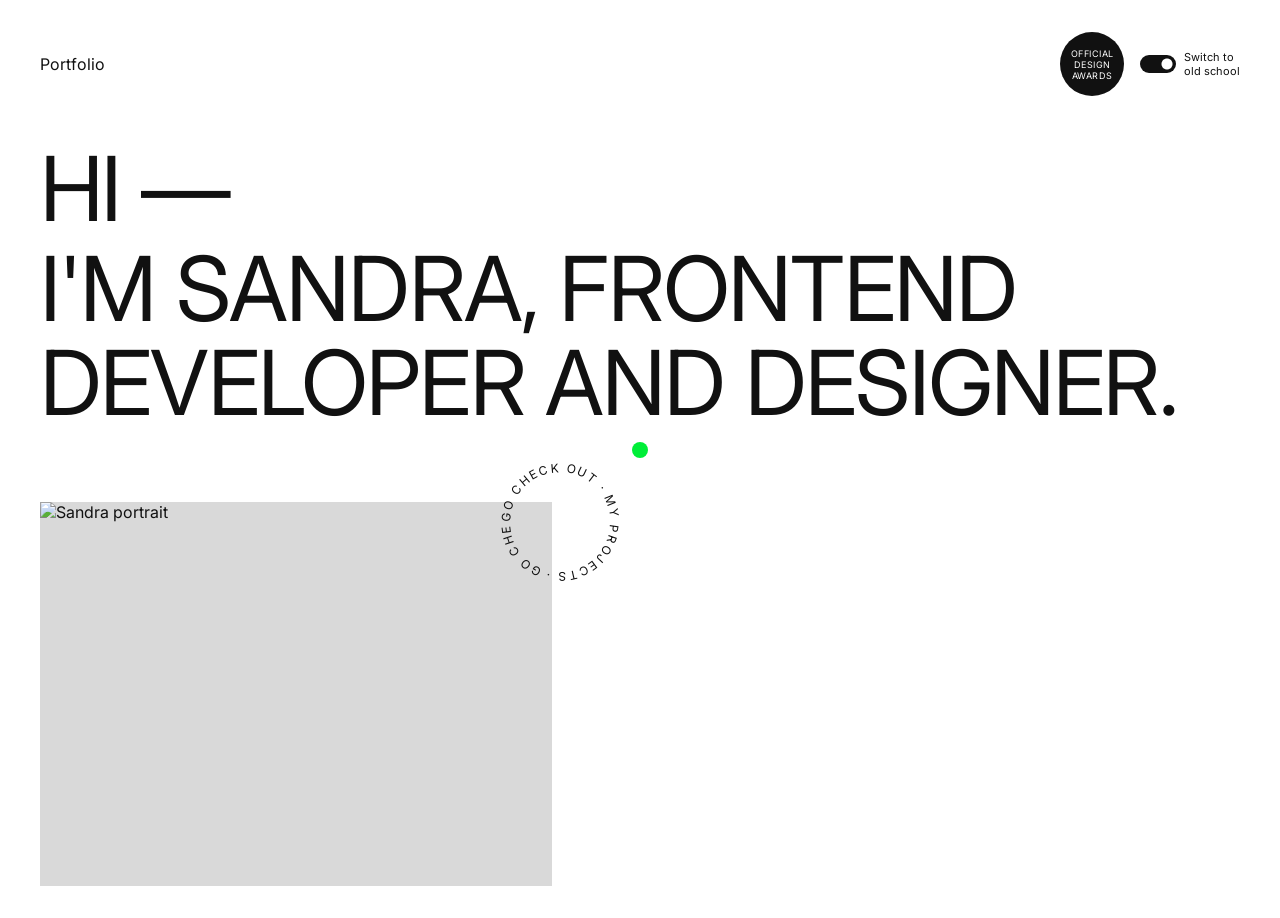
==== index.html @ f906596a "refactor: 使用语义化类名重构 info-header,实现 SVG 环形文字并引入 Inter 字体" ====
<!DOCTYPE html>
<html lang="zh-CN">

<head>
    <meta charset="UTF-8">
    <meta name="viewport" content="width=device-width, initial-scale=1.0">
    <title>Sanmu Portfolio</title>
    <!-- 预连接 Google Fonts，提前建立 TLS 通道，加快字体加载 -->
    <link rel="preconnect" href="https://fonts.googleapis.com">
    <link rel="preconnect" href="https://fonts.gstatic.com" crossorigin>
    <!-- 引入 Inter 字体家族，作为 Helvetica Neue 在非 macOS 系统下的补底 -->
    <link rel="stylesheet" href="https://fonts.googleapis.com/css2?family=Inter:wght@400;500;700&display=swap">
    <!-- 引入外部样式表 -->
    <link rel="stylesheet" href="./src/style.css">
    <!-- 引入 jQuery（CDN），先于 Paper.js 加载，便于后续脚本统一使用 -->
    <script src="https://cdn.jsdelivr.net/npm/jquery@3.7.1/dist/jquery.min.js"></script>
    <!-- 引入 Paper.js（CDN） -->
    <script src="https://cdn.jsdelivr.net/npm/paper@0.12.18/dist/paper-full.min.js"></script>
</head>

<body>
    <!-- Paper.js 画布，resize 属性会让画布自动适配窗口尺寸
    <canvas id="myCanvas" resize></canvas> -->

    <div class="mousePointer">
    </div>

    <div class="container">
        <div class="info-header">
            <div class="top-bar">
                <span class="brand">Portfolio</span>
                <div class="badge">OFFICIAL<br>DESIGN<br>AWARDS</div>
                <div class="toggle">Switch to<br>old school</div>
            </div>
            <div class="hero">
                <p class="hero__greeting">Hi —</p>
                <span class="hero__title">I'm Sandra, frontend developer and designer.</span>
            </div>
            <div class="media">
                <div class="portrait">
                    <img src="https://picsum.photos/id/64/1040/800" alt="Sandra portrait">
                </div>
                <div class="circle-text">
                    <!-- 用 SVG textPath 让文字沿圆形路径排列；定义一个不可见的圆当轨道 -->
                    <svg viewBox="0 0 120 120" width="120" height="120">
                        <defs>
                            <!-- 半径 50，圆心 (60,60)。从 12 点位置(60,10)开始顺时针绕一圈 -->
                            <path id="circlePath" d="M 60,60 m -50,0 a 50,50 0 1,1 100,0 a 50,50 0 1,1 -100,0" />
                        </defs>
                        <text font-size="12" letter-spacing="2" fill="#111">
                            <textPath href="#circlePath">GO CHECK OUT · MY PROJECTS · GO CHECK OUT · MY PROJECTS ·
                            </textPath>
                        </text>
                    </svg>
                </div>
            </div>
        </div>
        <div></div>
        <div></div>
    </div>


    <!-- 业务脚本，使用 type="module" 便于后续模块化 -->
    <script type="module" src="./src/main.js"></script>
</body>

</html>
---- src/style.css ----
/* 全局重置：让 html 与 body 占满整个视口，并清除浏览器默认外边距 */
html, body {
    /* 清除默认外边距，避免页面四周出现白边 */
    margin: 0;
    /* 清除默认内边距 */
    padding: 0;
    /* 宽度撑满父容器（视口） */
    width: 100%;
    /* 高度撑满父容器（视口），便于 canvas 等子元素以百分比铺满 */
    height: 100%;
    /* 允许内容垂直滚动，水平方向仍隐藏多余内容 */
    overflow-x: hidden;
    overflow-y: auto;
    /* 全局字体：macOS 优先 Helvetica Neue，其他系统补底 Inter，最后回落通用 sans-serif */
    font-family: "Helvetica Neue", Inter, sans-serif;
    color: #111;
    background: #fff;
}

/* 隐藏系统默认光标，改用自定义指针 */
html, body {
    cursor: none;
}

canvas[resize]{
    height: 100%;
    width: 100%;
    border: 10px solid rebeccapurple;
    box-sizing: border-box;
    display: block;
}

.mousePointer {
    /* 自定义鼠标指针：尺寸与外观 */
    height: 16px;
    width: 16px;
    background: #00ee38;
    border-radius: 999px;

    /* 固定定位，使用 transform 做位移，性能更好 */
    position: fixed;
    top: 0;
    left: 0;
    /* 让圆心对齐鼠标坐标 */
    transform: translate(-50%, -50%);

    /* 不阻挡下层元素的鼠标事件 */
    pointer-events: none;
    /* 始终位于最顶层 */
    z-index: 9999;

    /* 用 will-change 提示浏览器开启 GPU 合成 */
    will-change: transform;
}


/* -------------------------------------------------------------------------- */
/* 页面整体容器                                                                */
/* -------------------------------------------------------------------------- */
.container {
    /* 上下加适度内边距，让页面四周有留白 */
    padding: 32px 40px;
    box-sizing: border-box;
}

/* -------------------------------------------------------------------------- */
/* 顶部信息区（info-header）                                                   */
/* 结构：                                                                      */
/*   .info-header                                                              */
/*     ├─ .top-bar  ── .brand + .badge + .toggle                                */
/*     ├─ .hero     ── .hero__greeting + .hero__title                           */
/*     └─ .media    ── .portrait + .circle-text                                 */
/* -------------------------------------------------------------------------- */
.info-header {
    /* 用纵向 flex 让三块内容上下排列 */
    display: flex;
    flex-direction: column;
    /* 区块之间留出节奏感 */
    gap: 48px;
}

/* ============ 第 1 行：顶部栏 ============ */
.top-bar {
    /* 横向 flex：左侧 Portfolio 文案，右侧 badge + switch */
    display: flex;
    align-items: center;
    /* 让左右两端分散对齐 */
    justify-content: space-between;
}

/* 左上角的 "Portfolio" 文案 */
.brand {
    font-size: 16px;
    color: #111;
}

/* 右上角圆形奖章 */
.badge {
    /* 单独成圆 */
    width: 64px;
    height: 64px;
    border-radius: 50%;
    /* 黑底白字，模拟设计稿里的 "OFFICIAL DESIGN AWARDS" 徽章 */
    background: #111;
    color: #fff;
    font-size: 9px;
    text-align: center;
    /* 文字默认是块/行内布局，用 flex 居中更稳 */
    display: flex;
    align-items: center;
    justify-content: center;
    /* 与右侧 switch 之间留间距 */
    margin-left: auto;
    margin-right: 16px;
    /* 占位文字斜一点，后续换 SVG */
    letter-spacing: 0.5px;
}

/* 右上角 "Switch to old school" 开关（伪开关 + 文案） */
.toggle {
    /* 用 flex 把开关图形和文案并排 */
    display: flex;
    align-items: center;
    gap: 8px;
    font-size: 11px;
    color: #111;
    line-height: 1.3;
}
/* 用 ::before 画一个 pill 形状的开关（黑底白圆点） */
.toggle::before {
    content: "";
    width: 36px;
    height: 18px;
    border-radius: 999px;
    background: #111;
    /* 用径向渐变在右侧画一个白色小圆点，模拟开关滑块 */
    background-image: radial-gradient(circle at 75% 50%, #fff 5px, transparent 6px);
}

/* ============ 第 2 行：巨型标题 ============ */
.hero {
    /* 标题区上下不需要太多间距，让 p 与 span 紧贴 */
    display: flex;
    flex-direction: column;
}

/* "HI —" 这一行 */
.hero__greeting {
    /* 还原浏览器默认的段落上下边距 */
    margin: 0 0 8px 0;
    font-size: clamp(48px, 7vw, 96px);
    font-weight: 400;
    letter-spacing: -0.02em;
    line-height: 1;
    text-transform: uppercase;
}

/* "I'M SANDRA, FRONTEND DEVELOPER AND DESIGNER." 这一行 */
.hero__title {
    /* 让 span 自然换行（默认 inline 也行，这里强制块级，宽度好控制） */
    display: block;
    font-size: clamp(48px, 7vw, 96px);
    font-weight: 400;
    letter-spacing: -0.02em;
    line-height: 1.05;
    text-transform: uppercase;
    /* 限制最大宽度，让文字在大屏下也能在指定位置换行 */
    max-width: 1200px;
}

/* ============ 第 3 行：人像图 + 圆形旋转文字 ============ */
.media {
    /* 让两个子元素水平排列，旋转点用绝对定位摆到图片右上 */
    position: relative;
    display: flex;
    align-items: flex-start;
    margin-top: 24px;
}

/* "图片" 占位（人像图） */
.portrait {
    width: clamp(320px, 40vw, 520px);
    height: clamp(240px, 30vw, 400px);
    background: #d9d9d9;
    /* 让内部 img 不溢出，同时也兼容尚未加载的占位状态 */
    overflow: hidden;
}

/* 内层 <img> 撑满占位盒子，超出部分按比例裁切 */
.portrait > img {
    width: 100%;
    height: 100%;
    object-fit: cover;
    display: block;
}

/* "旋转点"（圆形文字 GO CHECK OUT MY PROJECTS） */
.circle-text {
    /* 让圆环悬浮在图片右上方区域 */
    position: absolute;
    left: clamp(280px, 36vw, 460px);
    top: -40px;
    width: 120px;
    height: 120px;
    /* 持续旋转，营造圆形跑马灯效果；旋转中心默认就是元素中心 */
    animation: spin 8s linear infinite;
}

/* 内嵌的 SVG 撑满父容器，作为环形文字的画布 */
.circle-text > svg {
    display: block;
    width: 100%;
    height: 100%;
}

/* 圆形文字的旋转动画 */
@keyframes spin {
    from { transform: rotate(0deg); }
    to   { transform: rotate(360deg); }
}
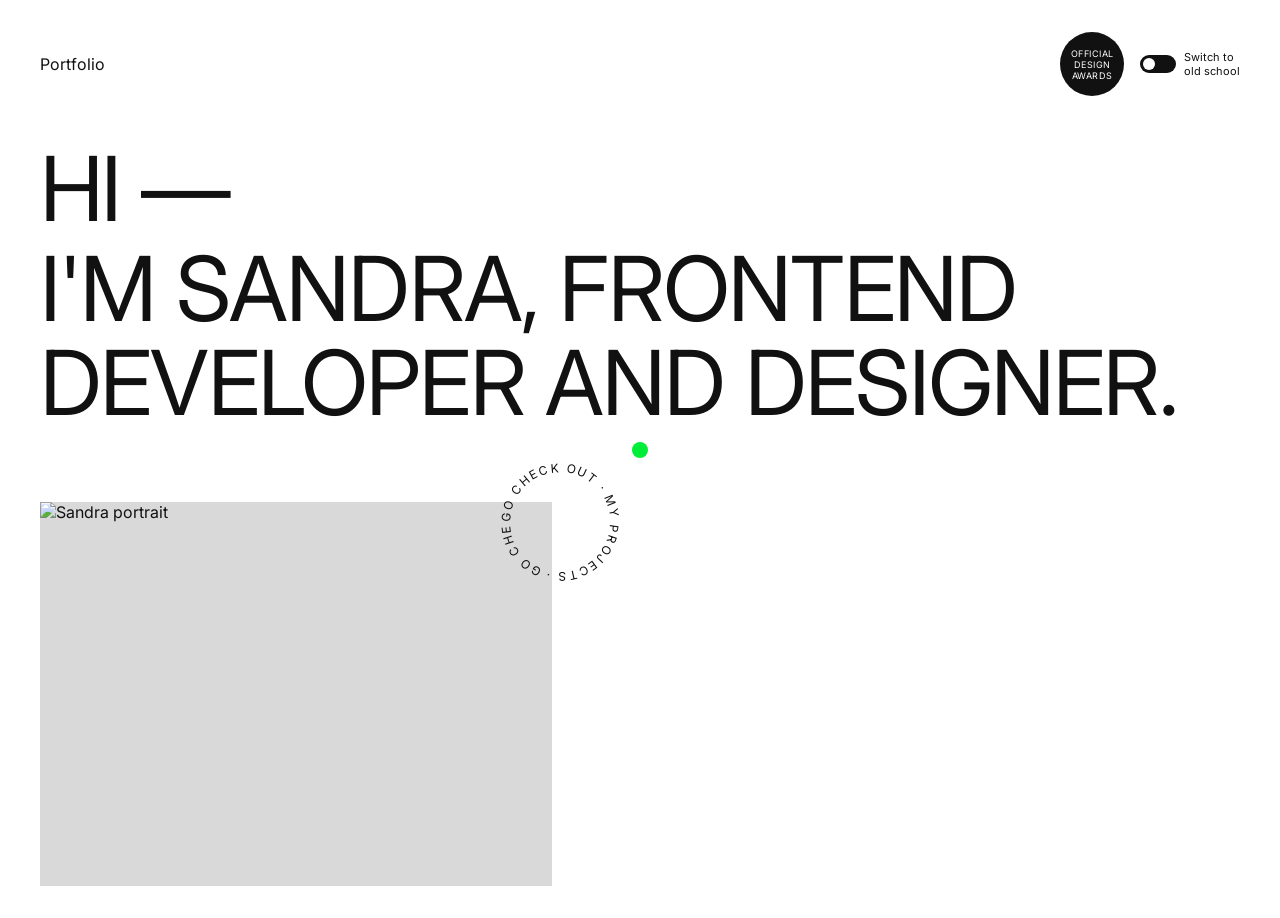
==== commit f566b2fa: "refactor: old-school 开关改为 checkbox+label 可访问实现，扩展 data-bigdot 选择器 - 顶部 toggle 由纯 div 改为隐藏 checkbox +" ====
--- a/index.html
+++ b/index.html
@@ -29,8 +29,17 @@
         <div class="info-header">
             <div class="top-bar">
                 <span class="brand">Portfolio</span>
-                <div class="badge">OFFICIAL<br>DESIGN<br>AWARDS</div>
-                <div class="toggle">Switch to<br>old school</div>
+                <div class="badge" data-bigdot="true">OFFICIAL<br>DESIGN<br>AWARDS</div>
+                <!-- 用 input + label 实现纯 CSS 开关：input 隐藏但仍可被键盘聚焦，
+                     label 通过 for 与 input 关联，点击 label 即可切换 :checked 状态 -->
+                <input type="checkbox" id="toggle-old-school" class="toggle__input" />
+                <label for="toggle-old-school" class="toggle" data-bigdot="true">
+                    <!-- 开关轨道（外壳）+ 滑块（thumb），位置切换全靠 :checked -->
+                    <span class="toggle__switch" aria-hidden="true">
+                        <span class="toggle__thumb"></span>
+                    </span>
+                    <span class="toggle__text">Switch to<br>old school</span>
+                </label>
             </div>
             <div class="hero">
                 <p class="hero__greeting">Hi —</p>
@@ -40,7 +49,7 @@
                 <div class="portrait">
                     <img src="https://picsum.photos/id/64/1040/800" alt="Sandra portrait">
                 </div>
-                <div class="circle-text">
+                <div class="circle-text" data-bigdot="true">
                     <!-- 用 SVG textPath 让文字沿圆形路径排列；定义一个不可见的圆当轨道 -->
                     <svg viewBox="0 0 120 120" width="120" height="120">
                         <defs>
--- a/src/style.css
+++ b/src/style.css
@@ -1,3 +1,11 @@
+/* canvas[resize]{
+    height: 100%;
+    width: 100%;
+    border: 10px solid rebeccapurple;
+    box-sizing: border-box;
+    display: block;
+} */
+
 /* 全局重置：让 html 与 body 占满整个视口，并清除浏览器默认外边距 */
 html, body {
     /* 清除默认外边距，避免页面四周出现白边 */
@@ -22,14 +30,6 @@
     cursor: none;
 }
 
-canvas[resize]{
-    height: 100%;
-    width: 100%;
-    border: 10px solid rebeccapurple;
-    box-sizing: border-box;
-    display: block;
-}
-
 .mousePointer {
     /* 自定义鼠标指针：尺寸与外观 */
     height: 16px;
@@ -51,6 +51,34 @@
 
     /* 用 will-change 提示浏览器开启 GPU 合成 */
     will-change: transform;
+
+    /* 给宽高/背景/滤镜加过渡，悬停放大时更顺滑；
+       注意：故意不给 transform 加 transition，否则会和 rAF 每帧更新位置打架，造成拖影/卡顿 */
+    transition:
+        width 0.3s ease,
+        height 0.3s ease,
+        background 0.3s ease,
+        backdrop-filter 0.3s ease;
+}
+
+/* 鼠标悬停在 data-bigdot 元素上时，由 JS 给 .mousePointer 加上 .big 类 */
+.mousePointer.big {
+    /* 放大尺寸：从 16px 变到 80px */
+    width: 44px;
+    height: 44px;
+
+    /* 用半透明白色作为底色，配合下面的 mix-blend-mode: difference
+       做出反色效果——白 - 任意颜色 = 该颜色的反相色 */
+    background: rgba(255, 255, 255, 0.252);
+
+    /* 毛玻璃：模糊指针"下方"的页面内容；saturate 让色彩更鲜活
+       -webkit- 前缀兼容部分 Safari 版本 */
+    backdrop-filter: blur(8px) saturate(160%);
+    -webkit-backdrop-filter: blur(8px) saturate(160%);
+
+    /* 与下层内容做反色混合，让指针在任何颜色背景上都有反差，
+       并产生有趣的色彩偏移（比如划过绿色文字时指针会变成红色调） */
+    mix-blend-mode: difference;
 }
 
 
@@ -116,25 +144,89 @@
     letter-spacing: 0.5px;
 }
 
-/* 右上角 "Switch to old school" 开关（伪开关 + 文案） */
+/* ----------------------------- 老派开关 toggle ---------------------------- */
+/* 结构：
+   <input type="checkbox" .toggle__input />
+   <label .toggle>
+     <span .toggle__switch>
+       <span .toggle__thumb></span>
+     </span>
+     <span .toggle__text>...</span>
+   </label>
+
+   思路：
+   1. checkbox 视觉上完全隐藏，但仍占据无障碍语义和可聚焦性；
+   2. label 通过 for 与 checkbox 关联，点击 label 就会切换 :checked；
+   3. 用 .toggle__input:checked ~ .toggle 的兄弟选择器把状态映射到样式上；
+   4. thumb 通过 transform: translateX 在轨道两端滑动，并加 transition 做动画。 */
+
+/* 视觉上隐藏 checkbox，但保留可访问性（屏幕阅读器/键盘 tab 仍可达） */
+.toggle__input {
+    position: absolute;
+    width: 1px;
+    height: 1px;
+    margin: -1px;
+    padding: 0;
+    border: 0;
+    clip: rect(0 0 0 0);
+    overflow: hidden;
+    white-space: nowrap;
+}
+
+/* label 作为整个开关的点击区域 */
 .toggle {
     /* 用 flex 把开关图形和文案并排 */
-    display: flex;
+    display: inline-flex;
     align-items: center;
     gap: 8px;
     font-size: 11px;
     color: #111;
     line-height: 1.3;
-}
-/* 用 ::before 画一个 pill 形状的开关（黑底白圆点） */
-.toggle::before {
-    content: "";
+    /* 让 label 表现得像可点击控件 */
+    cursor: none;
+    user-select: none;
+}
+
+/* 开关轨道：pill 形外壳 */
+.toggle__switch {
+    position: relative;
     width: 36px;
     height: 18px;
     border-radius: 999px;
     background: #111;
-    /* 用径向渐变在右侧画一个白色小圆点，模拟开关滑块 */
-    background-image: radial-gradient(circle at 75% 50%, #fff 5px, transparent 6px);
+    /* 默认与选中态之间的颜色过渡 */
+    transition: background 0.25s ease;
+    flex-shrink: 0;
+}
+
+/* 滑块：靠 left + transform 在轨道里左右滑动 */
+.toggle__thumb {
+    position: absolute;
+    top: 50%;
+    left: 3px;
+    width: 12px;
+    height: 12px;
+    border-radius: 50%;
+    background: #fff;
+    /* 起点：垂直居中，水平方向不偏移 */
+    transform: translate(0, -50%);
+    transition: transform 0.25s ease;
+}
+
+/* 选中态：兄弟选择器把状态映射到 label 上的样式 */
+.toggle__input:checked ~ .toggle .toggle__switch {
+    /* 老派模式：用品牌绿替换黑底，呼应自定义指针的颜色 */
+    background: #00ee38;
+}
+.toggle__input:checked ~ .toggle .toggle__thumb {
+    /* 滑块平移到右端：轨道宽 36 - 滑块 12 - 左右各 3 的内边距 = 18 */
+    transform: translate(18px, -50%);
+}
+
+/* 键盘聚焦时给轨道描边，照顾可访问性 */
+.toggle__input:focus-visible ~ .toggle .toggle__switch {
+    outline: 2px solid #00ee38;
+    outline-offset: 2px;
 }
 
 /* ============ 第 2 行：巨型标题 ============ */
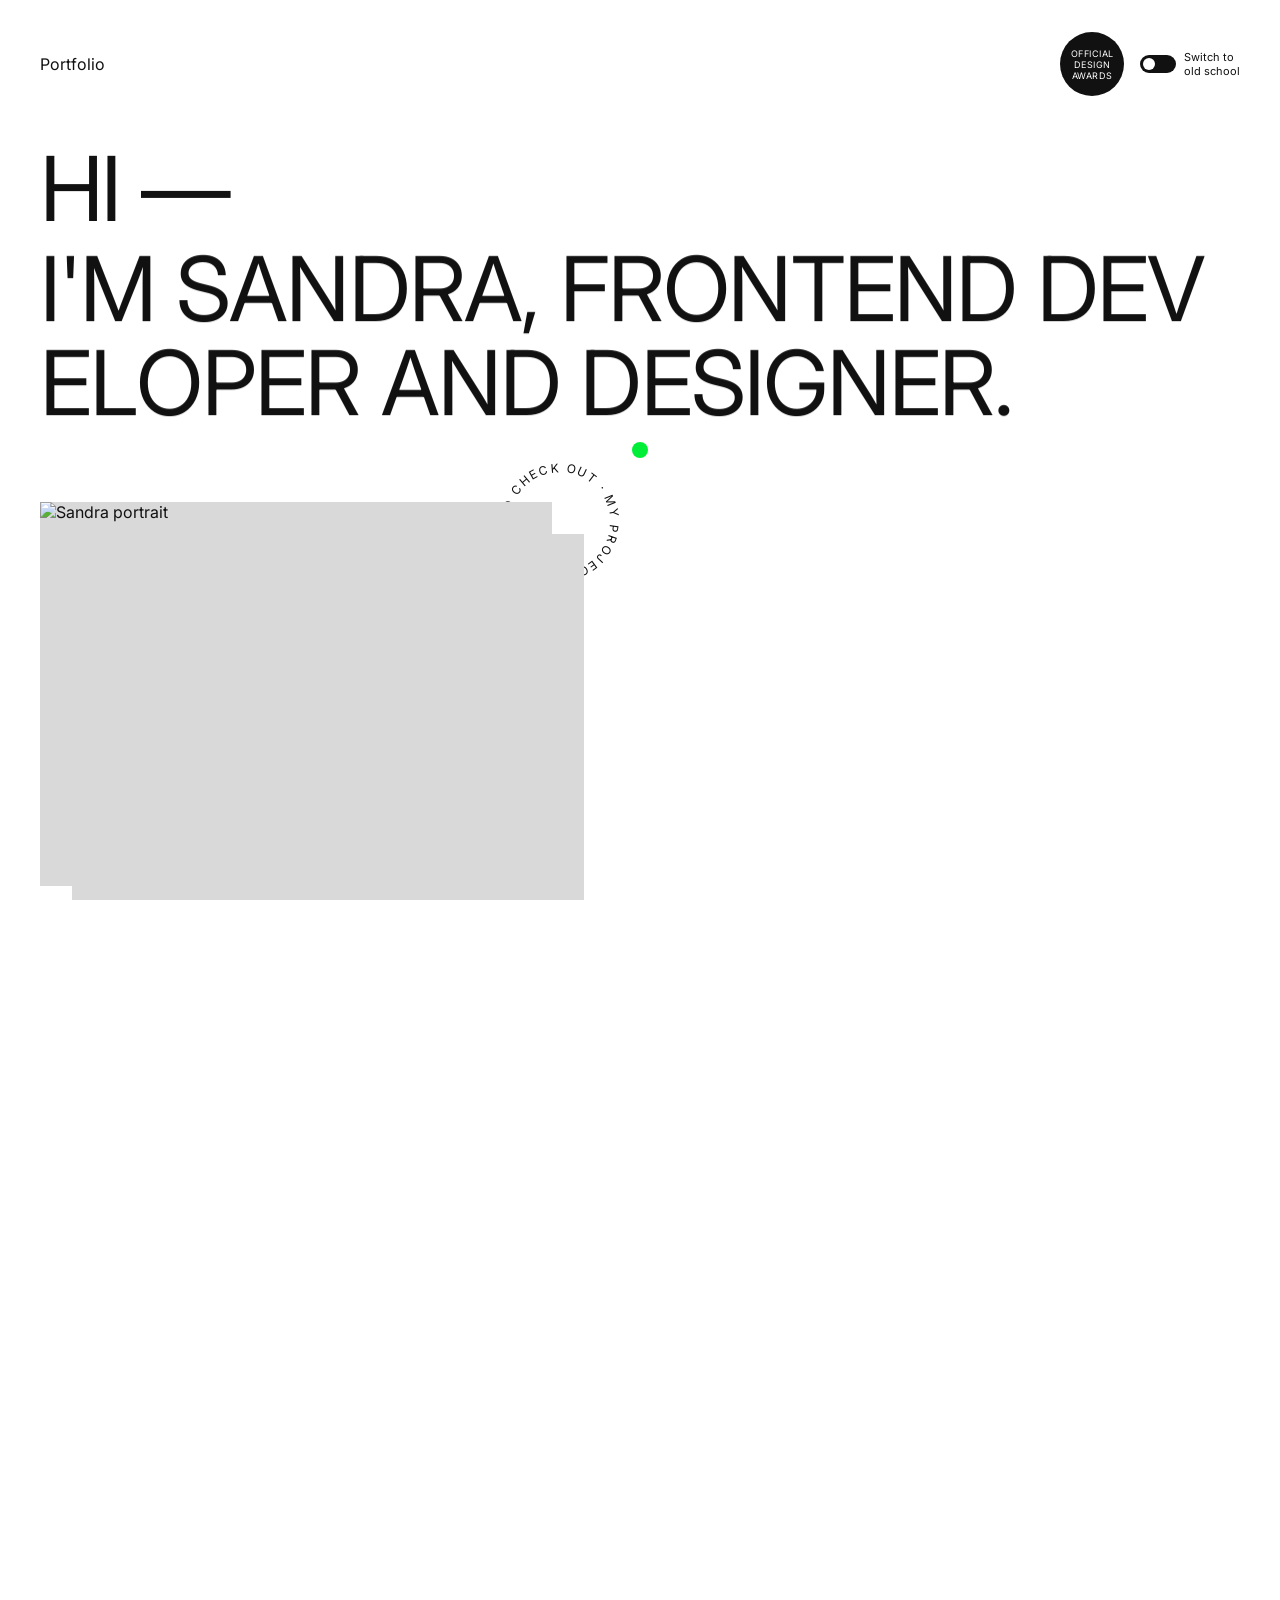
==== commit 714d4038: "feat: 新增 Works 区块及悬停交互、磁吸效果与 hero 标题打字机动画" ====
--- a/index.html
+++ b/index.html
@@ -46,8 +46,11 @@
                 <span class="hero__title">I'm Sandra, frontend developer and designer.</span>
             </div>
             <div class="media">
-                <div class="portrait">
+                <div class="portrait portrait--front">
                     <img src="https://picsum.photos/id/64/1040/800" alt="Sandra portrait">
+                </div>
+                <div class="portrait portrait--secondary">
+                    <img src="https://picsum.photos/id/1027/1040/800" alt="Portrait of a woman">
                 </div>
                 <div class="circle-text" data-bigdot="true">
                     <!-- 用 SVG textPath 让文字沿圆形路径排列；定义一个不可见的圆当轨道 -->
@@ -64,8 +67,38 @@
                 </div>
             </div>
         </div>
-        <div></div>
-        <div></div>
+
+        <!-- =================================================================
+             第二屏：Selected works
+             结构：
+               .works
+                 ├─ .works__label  ── 小标签 "Selected works"
+                 └─ .works__list   ── ol 列表，li 内包含编号 + 名称
+             说明：
+               - 用 <ol> 保留列表语义，编号靠 ::before 绘制（"01 /"），
+                 这样 HTML 里就只写名称，结构干净；
+               - 也可以直接写在 li 里，这里选择 ::before + counter 的方式，
+                 既保留了无障碍语义（数字会被读屏读出），也方便统一改样式。
+             ================================================================= -->
+        <section class="works">
+            <p class="works__label">Selected works</p>
+            <!-- 每个 li 通过 data-thumb 携带缩略图 URL；JS 在 hover 时把它换到浮动 thumb 容器里 -->
+            <ol class="works__list">
+                <li class="works__item" data-bigdot="true" data-thumb="https://picsum.photos/id/1015/600/400">Recongroup</li>
+                <li class="works__item" data-bigdot="true" data-thumb="https://picsum.photos/id/1018/600/400">Glassland</li>
+                <li class="works__item" data-bigdot="true" data-thumb="https://picsum.photos/id/1043/600/400">PEFC</li>
+                <li class="works__item" data-bigdot="true" data-thumb="https://picsum.photos/id/1069/600/400">Biosphere Lab Lungau</li>
+                <li class="works__item" data-bigdot="true" data-thumb="https://picsum.photos/id/1074/600/400">ZIID</li>
+                <li class="works__item" data-bigdot="true" data-thumb="https://picsum.photos/id/110/600/400">Hotel Gambswirt</li>
+                <li class="works__item" data-bigdot="true" data-thumb="https://picsum.photos/id/119/600/400">More works</li>
+            </ol>
+
+            <!-- 浮动缩略图容器：position: fixed，跟随鼠标移动；
+                 默认 opacity: 0 + pointer-events: none，不会拦截下方元素的鼠标事件 -->
+            <div class="works__thumb" aria-hidden="true">
+                <img class="works__thumb-img" src="" alt="">
+            </div>
+        </section>
     </div>
 
 
--- a/src/style.css
+++ b/src/style.css
@@ -142,6 +142,16 @@
     margin-right: 16px;
     /* 占位文字斜一点，后续换 SVG */
     letter-spacing: 0.5px;
+    /* 持续旋转：复用 .circle-text 已经定义好的 spin 关键帧，
+       周期慢一些（10s）让奖章看起来更稳重 */
+    animation: spin 10s linear infinite;
+}
+
+/* 鼠标悬停时把动画暂停在当前帧；
+   animation-play-state 取值：running（默认）/ paused
+   离开时移除 :hover，自动恢复 running，从暂停的角度继续转，不会跳回 0deg */
+.badge:hover {
+    animation-play-state: paused;
 }
 
 /* ----------------------------- 老派开关 toggle ---------------------------- */
@@ -276,6 +286,8 @@
     background: #d9d9d9;
     /* 让内部 img 不溢出，同时也兼容尚未加载的占位状态 */
     overflow: hidden;
+    position: relative;
+    z-index: 2;
 }
 
 /* 内层 <img> 撑满占位盒子，超出部分按比例裁切 */
@@ -284,6 +296,46 @@
     height: 100%;
     object-fit: cover;
     display: block;
+}
+
+/* 第二张人像：叠放在第一张后方，错位露出一角 */
+.portrait--secondary {
+    position: absolute;
+    left: 32px;
+    top: 32px;
+    z-index: 1;
+}
+
+/* ---- 鼠标聚光灯：在前景图上"挖"一个柔和透明圆，露出后方图片 ----
+   思路：
+   1) 用 CSS 变量 --mx / --my 表示鼠标在前景图内的相对坐标（px）。
+   2) 用 --r 控制圆斑半径（px），鼠标进入/离开时通过 JS 把它从 0 → 目标值
+      做 lerp 过渡，避免硬切。
+   3) mask 用 radial-gradient：圆心处完全透明（被挖掉），向外用一段过渡带
+      （60% → 100%）柔和过渡到完全可见，得到丝滑的边缘。
+   4) -webkit-mask-* 是 Safari/旧 Chromium 的兼容写法，与标准属性同时写。
+   ---------------------------------------------------------- */
+.portrait--front {
+    --mx: 50%;
+    --my: 50%;
+    --r: 0px;
+    /* black = 保留像素，transparent = 挖掉。中心 transparent，外圈 black，
+       中间一段过渡带让边缘柔和；这里把过渡带拉到 ~70% 宽度，搭配 JS 的慢 lerp
+       一起，得到更柔、更有"光晕"质感的边缘 */
+    -webkit-mask-image: radial-gradient(
+        circle at var(--mx) var(--my),
+        transparent 0,
+        transparent calc(var(--r) * 0.3),
+        black var(--r)
+    );
+    mask-image: radial-gradient(
+        circle at var(--mx) var(--my),
+        transparent 0,
+        transparent calc(var(--r) * 0.3),
+        black var(--r)
+    );
+    -webkit-mask-repeat: no-repeat;
+    mask-repeat: no-repeat;
 }
 
 /* "旋转点"（圆形文字 GO CHECK OUT MY PROJECTS） */
@@ -298,6 +350,12 @@
     animation: spin 8s linear infinite;
 }
 
+/* 鼠标悬停时暂停旋转：animation-play-state 会保留当前角度，
+   离开后从暂停处继续转，不会跳回 0deg */
+.circle-text:hover {
+    animation-play-state: paused;
+}
+
 /* 内嵌的 SVG 撑满父容器，作为环形文字的画布 */
 .circle-text > svg {
     display: block;
@@ -310,3 +368,224 @@
     from { transform: rotate(0deg); }
     to   { transform: rotate(360deg); }
 }
+
+
+/* -------------------------------------------------------------------------- */
+/* 第二屏：Selected works                                                      */
+/* 结构：                                                                      */
+/*   .works                                                                    */
+/*     ├─ .works__label  ── "Selected works" 小标签                            */
+/*     └─ .works__list   ── <ol>，每个 <li> = 一个作品                         */
+/* 设计要点：                                                                  */
+/*   - 编号 "01 /" 用 CSS counter + ::before 绘制，HTML 里只写名称，干净；     */
+/*   - 编号字号小、颜色淡，与作品名形成强对比（小数字 + 大字标题）；             */
+/*   - 作品名走超大、纤细字重，line-height 收紧，呼应 hero 的视觉节奏；         */
+/*   - 顶部留出大量上边距，让这屏与 hero 区域有呼吸感。                          */
+/* -------------------------------------------------------------------------- */
+.works {
+    /* 与上方 .info-header 拉开距离，营造分屏感 */
+    margin-top: 160px;
+    /* 初始化 counter，供下方 li::before 使用 */
+    counter-reset: works-counter;
+}
+
+/* 小标签 "Selected works" */
+.works__label {
+    margin: 0 0 56px 0;
+    font-size: 14px;
+    font-weight: 400;
+    color: #111;
+    letter-spacing: 0.01em;
+}
+
+/* 列表容器：去掉默认的项目符号和内边距 */
+.works__list {
+    list-style: none;
+    margin: 0;
+    padding: 0;
+    /* 让每一行的基线节奏一致 */
+    display: flex;
+    flex-direction: column;
+}
+
+/* @property 注册：让 CSS 变量可以被 transition 平滑插值
+   未注册的变量类型是 <*>（字符串），CSS 不知道怎么"插值"它；
+   注册成 <length> 后浏览器会把它当数值，于是 transition 就能生效。 */
+@property --hover-x {
+    syntax: '<length>';
+    inherits: false;
+    initial-value: 0px;
+}
+
+/* 单个作品行 */
+.works__item {
+    /* 编号与名称水平排列，编号居前、上对齐到名称的视觉中线 */
+    display: flex;
+    align-items: baseline;
+    gap: 24px;
+
+    /* 作品名样式：大字号、纤细字重、紧凑行高，呼应 hero 标题 */
+    font-size: clamp(48px, 7vw, 96px);
+    font-weight: 300;
+    letter-spacing: -0.02em;
+    line-height: 1.15;
+    color: #111;
+
+    /* 行间留点透气空间,避免大字挤在一起 */
+    padding: 4px 0;
+
+    /* ---- 双变量驱动 transform ----
+       --magnet-x / --magnet-y：磁吸偏移（JS 用 rAF 实时写入，不需要 transition）
+       --hover-x：hover 偏移（由 :hover 状态切换，用 @property 注册后可被 transition）
+       两者通过 calc() 叠加到同一个 transform，互不干扰 */
+    --magnet-x: 0px;
+    --magnet-y: 0px;
+    --hover-x: 0px;
+    transform: translate(calc(var(--magnet-x) + var(--hover-x)), var(--magnet-y));
+
+    /* 注意：只 transition --hover-x 这个具体变量，不要 transition transform，
+       否则 rAF 每帧的磁吸更新会和 transition 抢节奏，产生拖沓感 */
+    transition: --hover-x 0.4s cubic-bezier(0.22, 1, 0.36, 1);
+
+    position: relative;
+    cursor: none;
+}
+
+/* 鼠标悬停：通过切换 --hover-x 触发位移，由 @property + transition 平滑过渡 */
+.works__item:hover {
+    --hover-x: 16px;
+}
+
+/* 箭头图标 → 用 ::after 生成，默认隐藏（透明 + 缩小 + 左移），hover 时淡入 + 复位 */
+.works__item::after {
+    /* 用 Unicode 箭头，无需额外字体或图片 */
+    content: "→";
+    /* 让箭头跟在名称后面、参与 flex 布局 */
+    display: inline-block;
+    margin-left: 24px;
+
+    /* 默认隐藏状态：完全透明 + 略微缩小 + 略微左移（营造"从左滑入"的感觉） */
+    opacity: 0;
+    transform: translateX(-12px);
+
+    /* 与行的 transform 用同一条曲线，保持节奏一致 */
+    transition:
+        opacity 0.4s cubic-bezier(0.22, 1, 0.36, 1),
+        transform 0.4s cubic-bezier(0.22, 1, 0.36, 1);
+}
+
+/* hover 时箭头淡入并归位 */
+.works__item:hover::after {
+    opacity: 1;
+    transform: translateX(0);
+}
+
+/* 编号 "01 /" —— 通过 CSS counter 自动生成，两位数补零 */
+.works__item::before {
+    counter-increment: works-counter;
+    /* decimal-leading-zero 自动给个位数补 0：1 → 01、2 → 02 */
+    content: counter(works-counter, decimal-leading-zero) " /";
+
+    /* 编号字号、字重和颜色都比作品名"轻"，形成强对比 */
+    font-size: 13px;
+    font-weight: 400;
+    color: #999;
+    letter-spacing: 0.04em;
+
+    /* 让编号有固定宽度，所有行的作品名起点对齐 */
+    flex-shrink: 0;
+    min-width: 36px;
+    /* 微调垂直位置：让小编号大致落在大字号名称的"上中部" */
+    align-self: flex-start;
+    padding-top: 18px;
+}
+
+
+/* -------------------------------------------------------------------------- */
+/* 浮动缩略图：跟随鼠标的预览图                                                  */
+/* -------------------------------------------------------------------------- */
+/* 思路：
+   1) 容器固定定位（fixed），位置由 CSS 变量 --tx / --ty 控制；
+   2) JS 用 rAF + lerp 平滑更新 --tx / --ty，得到拖尾感；
+   3) 默认 opacity: 0 + pointer-events: none，不拦截鼠标，且离开时淡出；
+   4) 给定显眼但不抢戏的尺寸；transform: translate(-50%, -50%) 让图片中心对齐鼠标。 */
+.works__thumb {
+    /* CSS 变量初始位置（屏幕中心），避免页面加载时图片闪到 (0,0) */
+    --tx: 50vw;
+    --ty: 50vh;
+
+    position: fixed;
+    top: 0;
+    left: 0;
+    width: 320px;
+    height: 220px;
+    /* z-index 介于内容和自定义指针之间 */
+    z-index: 50;
+
+    /* 不拦截鼠标事件，避免触发 mouseleave 抖动 */
+    pointer-events: none;
+
+    /* 默认隐藏，hover 时由 .is-visible 类切换可见 */
+    opacity: 0;
+    transition: opacity 0.35s ease;
+
+    /* 用 translate3d 触发 GPU 合成；先按变量定位，再用 -50% 让图片中心对齐鼠标 */
+    transform: translate3d(var(--tx), var(--ty), 0) translate(-50%, -50%);
+    /* 提示浏览器 transform 会频繁变化 */
+    will-change: transform, opacity;
+
+    /* 轻微阴影增加层次 */
+    box-shadow: 0 16px 40px rgba(0, 0, 0, 0.18);
+    overflow: hidden;
+    background: #d9d9d9;
+}
+
+/* JS 在 hover 时给容器加 .is-visible 触发淡入 */
+.works__thumb.is-visible {
+    opacity: 1;
+}
+
+/* 图片填满容器，等比裁切 */
+.works__thumb-img {
+    width: 100%;
+    height: 100%;
+    object-fit: cover;
+    display: block;
+}
+
+
+/* -------------------------------------------------------------------------- */
+/* Hero 标题：逐字淡入打字机效果                                                 */
+/* -------------------------------------------------------------------------- */
+/* 思路：
+   1) JS 把 .hero__title 的文字拆成 <span class="char">，空格保留为不可断行空白；
+   2) 每个 char 默认 opacity:0 + translateY 偏移，加上 .is-in 类后归位；
+   3) 错峰用 transition-delay：JS 给每个 span 写 inline style --i（索引），
+      CSS 用 calc(var(--i) * step) 算出延迟，HTML 干净、CSS 灵活。 */
+
+.hero__title .char {
+    /* 让每个字独立参与 transform，且空格不被合并 */
+    display: inline-block;
+    /* 默认隐藏：透明 + 略微下移 + 轻微放大，营造"浮现"感 */
+    opacity: 0;
+    transform: translateY(0.4em);
+    /* 用 CSS 变量 --i（由 JS 写入）+ 每个字的步长，算出错开的延迟 */
+    transition:
+        opacity 0.6s cubic-bezier(0.22, 1, 0.36, 1) calc(var(--i, 0) * 0.04s),
+        transform 0.6s cubic-bezier(0.22, 1, 0.36, 1) calc(var(--i, 0) * 0.04s);
+    /* 让浏览器为这些频繁变化的属性预留合成层 */
+    will-change: opacity, transform;
+}
+
+/* 加上这个类时，所有字一起触发动画，但每个字的 transition-delay 不同，
+   形成"逐字浮现"的错峰节奏 */
+.hero__title.is-in .char {
+    opacity: 1;
+    transform: translateY(0);
+}
+
+/* 空格也用 span 包裹时，保留宽度不被折叠 */
+.hero__title .char--space {
+    /* 让空格保留宽度，且不会因为 inline-block 被吃掉 */
+    white-space: pre;
+}
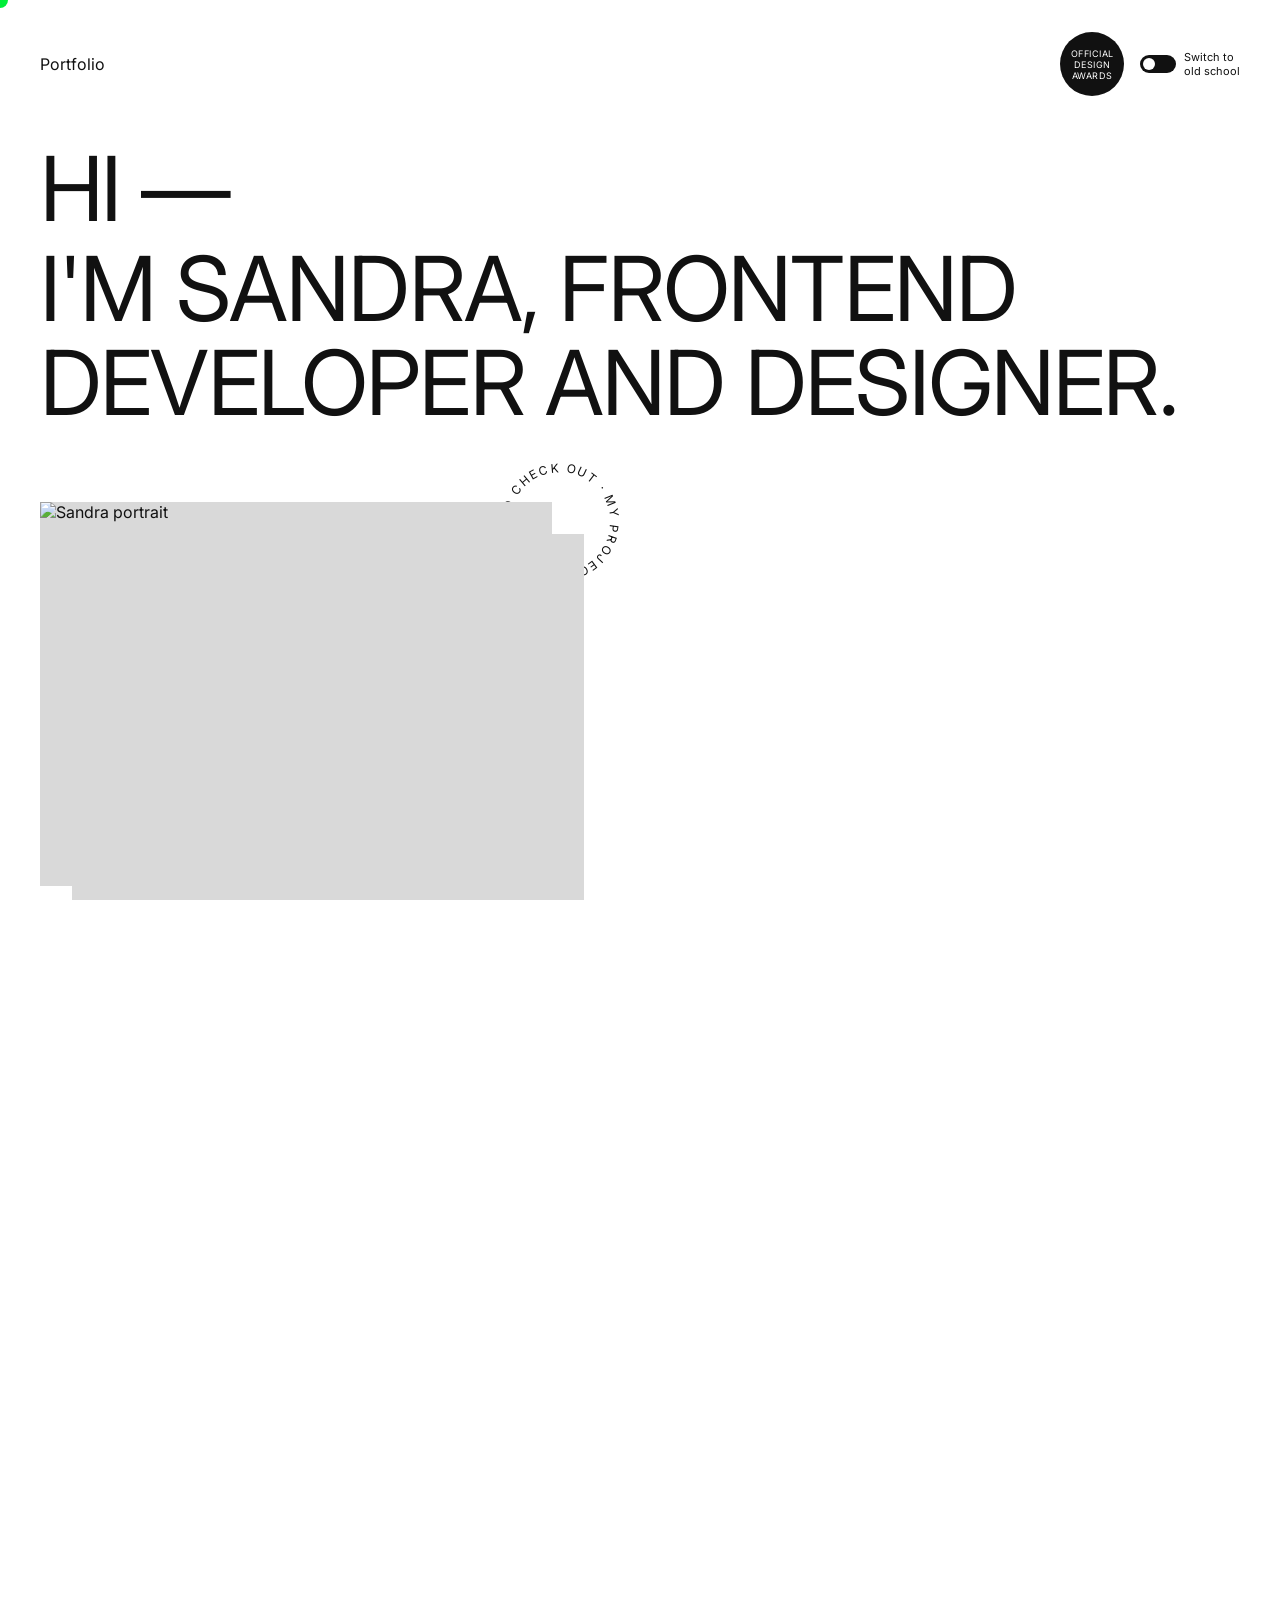
==== commit ae9f6493: "refactor: hero 标题改用 GSAP + ScrambleTextPlugin 实现字符扰动揭示 - 引入 gsap / ScrollTrigger / ScrambleTextPlugi" ====
--- a/index.html
+++ b/index.html
@@ -16,6 +16,20 @@
     <script src="https://cdn.jsdelivr.net/npm/jquery@3.7.1/dist/jquery.min.js"></script>
     <!-- 引入 Paper.js（CDN） -->
     <script src="https://cdn.jsdelivr.net/npm/paper@0.12.18/dist/paper-full.min.js"></script>
+    <!-- 引入 GSAP 核心（CDN）。GSAP 会把 gsap 对象挂到 window 上，
+         module 脚本里可以直接使用全局 gsap，无需 import。
+         注意：GSAP 必须在使用它的脚本之前加载，所以放在 main.js 之前。 -->
+    <script src="https://cdn.jsdelivr.net/npm/gsap@3.12.5/dist/gsap.min.js"></script>
+    <!-- 引入 ScrollTrigger 插件（GSAP 3 起免费）。
+         ScrollTrigger 会把同名对象挂到 window 上，main.js 里需要用
+         gsap.registerPlugin(ScrollTrigger) 注册一次后才能使用。 -->
+    <script src="https://cdn.jsdelivr.net/npm/gsap@3.12.5/dist/ScrollTrigger.min.js"></script>
+    <!-- 引入 ScrambleTextPlugin（GSAP 自有 CDN）。
+         注意：原 Club 插件 ScrambleTextPlugin 虽然 2025 起免费授权，
+         但发行渠道仍是 GreenSock 自己。jsdelivr 上的公开 npm `gsap` 包里
+         没有这个插件文件（404）。开发期可用官方提供的 `gsap-trial` 包试用，
+         生产环境需要从 https://gsap.com 注册账号后用私有 npm 包替换。 -->
+    <script src="https://cdn.jsdelivr.net/npm/gsap-trial@3.12.5/dist/ScrambleTextPlugin.min.js"></script>
 </head>
 
 <body>
@@ -84,13 +98,18 @@
             <p class="works__label">Selected works</p>
             <!-- 每个 li 通过 data-thumb 携带缩略图 URL；JS 在 hover 时把它换到浮动 thumb 容器里 -->
             <ol class="works__list">
-                <li class="works__item" data-bigdot="true" data-thumb="https://picsum.photos/id/1015/600/400">Recongroup</li>
-                <li class="works__item" data-bigdot="true" data-thumb="https://picsum.photos/id/1018/600/400">Glassland</li>
+                <li class="works__item" data-bigdot="true" data-thumb="https://picsum.photos/id/1015/600/400">Recongroup
+                </li>
+                <li class="works__item" data-bigdot="true" data-thumb="https://picsum.photos/id/1018/600/400">Glassland
+                </li>
                 <li class="works__item" data-bigdot="true" data-thumb="https://picsum.photos/id/1043/600/400">PEFC</li>
-                <li class="works__item" data-bigdot="true" data-thumb="https://picsum.photos/id/1069/600/400">Biosphere Lab Lungau</li>
+                <li class="works__item" data-bigdot="true" data-thumb="https://picsum.photos/id/1069/600/400">Biosphere
+                    Lab Lungau</li>
                 <li class="works__item" data-bigdot="true" data-thumb="https://picsum.photos/id/1074/600/400">ZIID</li>
-                <li class="works__item" data-bigdot="true" data-thumb="https://picsum.photos/id/110/600/400">Hotel Gambswirt</li>
-                <li class="works__item" data-bigdot="true" data-thumb="https://picsum.photos/id/119/600/400">More works</li>
+                <li class="works__item" data-bigdot="true" data-thumb="https://picsum.photos/id/110/600/400">Hotel
+                    Gambswirt</li>
+                <li class="works__item" data-bigdot="true" data-thumb="https://picsum.photos/id/119/600/400">More works
+                </li>
             </ol>
 
             <!-- 浮动缩略图容器：position: fixed，跟随鼠标移动；
--- a/src/style.css
+++ b/src/style.css
@@ -555,37 +555,69 @@
 
 
 /* -------------------------------------------------------------------------- */
-/* Hero 标题：逐字淡入打字机效果                                                 */
+/* Hero 标题：字符扰动（scramble）效果                                           */
 /* -------------------------------------------------------------------------- */
 /* 思路：
-   1) JS 把 .hero__title 的文字拆成 <span class="char">，空格保留为不可断行空白；
-   2) 每个 char 默认 opacity:0 + translateY 偏移，加上 .is-in 类后归位；
-   3) 错峰用 transition-delay：JS 给每个 span 写 inline style --i（索引），
-      CSS 用 calc(var(--i) * step) 算出延迟，HTML 干净、CSS 灵活。 */
+   1) JS 把 .hero__title 拆成 <span class="char">，每个字先填随机符号；
+   2) JS 在动画循环里每帧（限频）替换扰动字符的 textContent，看起来像在乱跳；
+   3) 每个字到达"锁定时间"后写入最终字符，并加 .char--locked 类切换视觉样式；
+   4) 扰动中字符用品牌绿做强调，锁定后回到正文黑色，有"光被收束"的感觉。 */
 
 .hero__title .char {
-    /* 让每个字独立参与 transform，且空格不被合并 */
     display: inline-block;
-    /* 默认隐藏：透明 + 略微下移 + 轻微放大，营造"浮现"感 */
-    opacity: 0;
-    transform: translateY(0.4em);
-    /* 用 CSS 变量 --i（由 JS 写入）+ 每个字的步长，算出错开的延迟 */
-    transition:
-        opacity 0.6s cubic-bezier(0.22, 1, 0.36, 1) calc(var(--i, 0) * 0.04s),
-        transform 0.6s cubic-bezier(0.22, 1, 0.36, 1) calc(var(--i, 0) * 0.04s);
-    /* 让浏览器为这些频繁变化的属性预留合成层 */
-    will-change: opacity, transform;
-}
-
-/* 加上这个类时，所有字一起触发动画，但每个字的 transition-delay 不同，
-   形成"逐字浮现"的错峰节奏 */
-.hero__title.is-in .char {
-    opacity: 1;
-    transform: translateY(0);
-}
-
-/* 空格也用 span 包裹时，保留宽度不被折叠 */
+    /* 扰动中的字符用品牌绿，营造"码"在跳动的视觉信号 */
+    color: #00ee38;
+    /* 颜色切换加过渡，让锁定瞬间有"收束"感而不是硬切 */
+    transition: color 0.25s ease-out;
+    /* 让 ::after 光标可以以这个 span 为定位锚点 */
+    position: relative;
+}
+
+/* 未出现的字符：完全不占位，让标题真的"从空开始打字" */
+.hero__title .char--pending {
+    /* display: none 会让换行重新计算，但因为后续字符也是 pending，
+       不会出现"中间空一段"的奇怪布局 */
+    display: none;
+}
+
+/* 已锁定字符：变回正文黑色 */
+.hero__title .char--locked {
+    color: #111;
+}
+
+/* 错字：用红色做强提示，模拟"打错字" */
+.hero__title .char--error {
+    color: #ff3b30;
+}
+
+/* 回退中：textContent 已被清空，元素无内容自然不占空间，无需额外样式 */
+
+/* 空格保留宽度，且不参与扰动（JS 里也跳过） */
 .hero__title .char--space {
-    /* 让空格保留宽度，且不会因为 inline-block 被吃掉 */
     white-space: pre;
-}
+    color: transparent;
+}
+
+/* ---- 光标 ▊ ----
+   只在带 .char--active 的字符尾部用 ::after 绘制；
+   背景色而不是字符 ▊ —— 避免不同系统下光标宽度不一致；
+   闪烁用 CSS animation，单独跑，不依赖状态机。 */
+.hero__title .char--active::after {
+    content: "";
+    display: inline-block;
+    /* 用 em 单位让光标尺寸跟随字号 */
+    width: 0.06em;
+    height: 0.9em;
+    background: currentColor;
+    /* 与字符底部对齐：vertical-align 配合负 margin 微调 */
+    vertical-align: -0.08em;
+    margin-left: 0.05em;
+    /* 闪烁动画 */
+    animation: caret-blink 0.85s steps(2, jump-none) infinite;
+}
+
+/* steps(2, jump-none) 让透明度在 1/0 之间硬切，更像真实光标的闪烁 */
+@keyframes caret-blink {
+    0%, 50%   { opacity: 1; }
+    50.01%, 100% { opacity: 0; }
+}
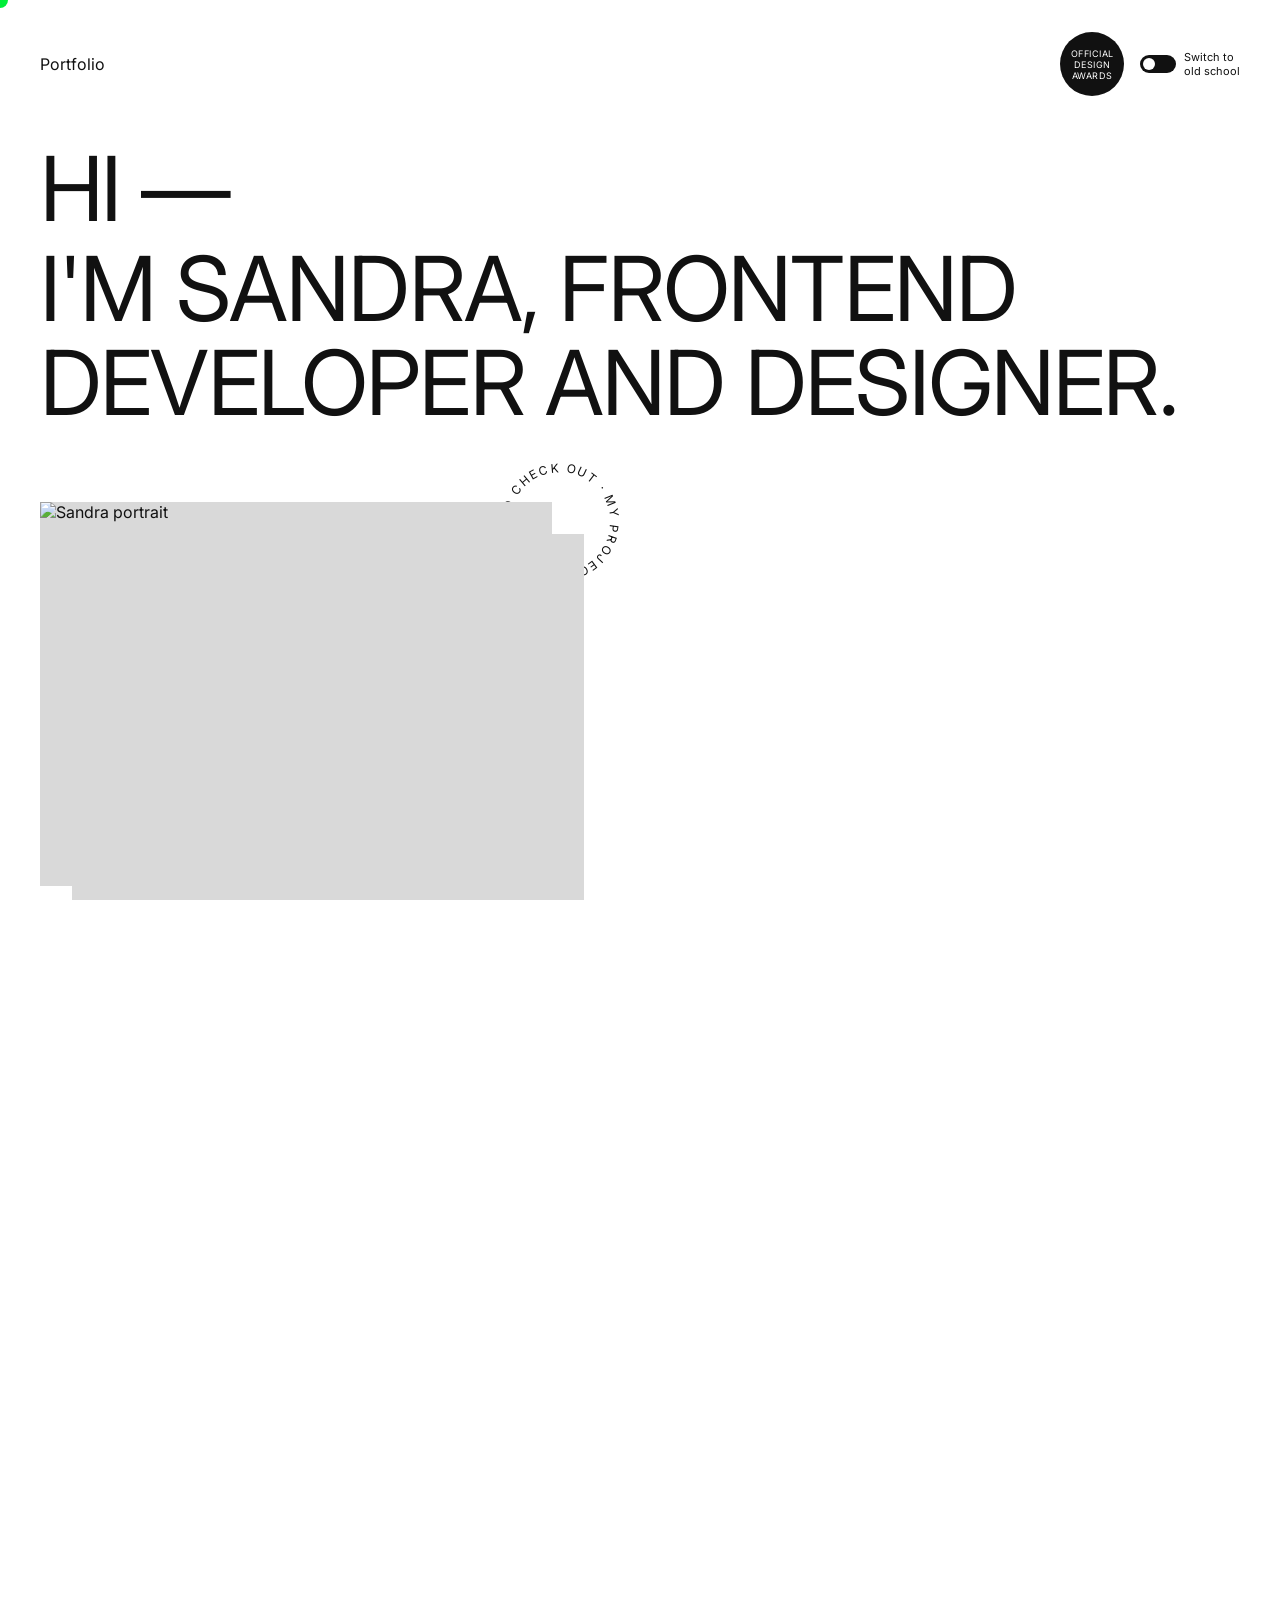
==== commit fd0f64b6: "feat(contact): 新增第三屏 Contact 区块，含联系方式与 LET'S TALK CTA" ====
--- a/index.html
+++ b/index.html
@@ -118,6 +118,60 @@
                 <img class="works__thumb-img" src="" alt="">
             </div>
         </section>
+
+        <!-- =================================================================
+             第三屏：Contact / Let's talk
+             结构：
+               .contact
+                 ├─ .contact__label    ── 左上角小标签 "Contact"
+                 ├─ .contact__info     ── 名片信息行（左：联系方式；右：副文案）
+                 │     ├─ .contact__details
+                 │     └─ .contact__aside
+                 └─ .contact__cta      ── 巨型 "LET'S TALK" + 右上箭头 ↗
+                       ├─ .contact__cta-title
+                       └─ .contact__cta-arrow
+             设计要点：
+               - "LET'S TALK" 字号 / 字重沿用 .hero__title 的视觉节奏，让首尾呼应；
+               - .contact__cta 用 border-bottom 画底部分隔线，避免再多写一个空盒；
+               - 箭头用 SVG 而不是 Unicode："↗" 在不同系统下宽度差异大，SVG 更稳；
+               - .contact__cta 整体可点击 → 用 <a>，并加 data-bigdot 加入指针放大体系。
+             ================================================================= -->
+        <section class="contact">
+            <p class="contact__label">Contact</p>
+
+            <div class="contact__info">
+                <!-- 左侧：作者联系方式（mailto / linkedin 都做成可点击链接） -->
+                <div class="contact__details">
+                    <p class="contact__name">Sandra Haller</p>
+                    <a class="contact__link" href="mailto:sandraahaller@gmail.com" data-bigdot="true">sandraahaller@gmail.com</a>
+                    <a class="contact__link" href="#" data-bigdot="true">Linkedin</a>
+                </div>
+
+                <!-- 右侧：副文案；末尾 × 用一个独立的 .contact__close 装饰，
+                     视觉上像"可关闭的提示"，但当前没有交互，先做静态展示 -->
+                <div class="contact__aside">
+                    <p class="contact__aside-line">You want to know more about me?</p>
+                    <p class="contact__aside-line">
+                        Here are a few things I like
+                        <span class="contact__close" aria-hidden="true">×</span>
+                    </p>
+                </div>
+            </div>
+
+            <!-- 整块 CTA：标题 + 角标箭头，整行可点击 -->
+            <a class="contact__cta" href="mailto:sandraahaller@gmail.com" data-bigdot="true">
+                <span class="contact__cta-title">LET'S TALK</span>
+                <span class="contact__cta-arrow" aria-hidden="true">
+                    <!-- 24px 视图的 ↗ 箭头：从左下到右上的折线 + 短斜杠箭头羽毛 -->
+                    <svg viewBox="0 0 32 32" width="48" height="48">
+                        <!-- 箭杆 + 箭头一笔画完成；stroke-linecap="square" 与设计稿更接近 -->
+                        <path d="M8 24 L24 8 M12 8 H24 V20"
+                              fill="none" stroke="currentColor" stroke-width="2"
+                              stroke-linecap="square" stroke-linejoin="miter" />
+                    </svg>
+                </span>
+            </a>
+        </section>
     </div>
 
 
--- a/src/style.css
+++ b/src/style.css
@@ -406,6 +406,11 @@
     /* 让每一行的基线节奏一致 */
     display: flex;
     flex-direction: column;
+    /* 关键：让每个 <li> 在交叉轴（水平方向）只占内容宽度，
+       而不是默认的 stretch 撑满整行。
+       这样右侧空白处不再属于 li 的命中区域，
+       hover/磁吸/缩略图 等交互只会在"编号 + 文字 + 箭头"这块真实内容上触发。 */
+    align-items: flex-start;
 }
 
 /* @property 注册：让 CSS 变量可以被 transition 平滑插值
@@ -621,3 +626,162 @@
     0%, 50%   { opacity: 1; }
     50.01%, 100% { opacity: 0; }
 }
+
+
+/* -------------------------------------------------------------------------- */
+/* 第三屏：Contact / Let's talk                                                 */
+/* 结构：                                                                       */
+/*   .contact                                                                   */
+/*     ├─ .contact__label   ── 左上角小标签 "Contact"                           */
+/*     ├─ .contact__info    ── 名片信息（左：联系方式 | 右：副文案）              */
+/*     │     ├─ .contact__details   (Sandra Haller / email / Linkedin)         */
+/*     │     └─ .contact__aside     ("You want to know more..." + ×)            */
+/*     └─ .contact__cta     ── 巨型 "LET'S TALK" + 角标 ↗，整行可点击             */
+/* 设计要点：                                                                   */
+/*   - 与上方 .works 拉大间距（margin-top: 200px），把"作品列表 → 联系"做成两屏；*/
+/*   - 信息行左右两端用 justify-content: space-between，副文案落在右下；         */
+/*   - .contact__cta 用 border-bottom 画底部分隔线，避免多写一个空盒；           */
+/*   - 巨型 "LET'S TALK" 沿用 hero / works 的字号节奏，首尾呼应；                */
+/*   - 链接默认无下划线 + 黑字，hover 时用品牌绿做强反馈，配合自定义指针的反色更鲜明。*/
+/* -------------------------------------------------------------------------- */
+.contact {
+    /* 与第二屏 .works 拉开足够的纵向距离，营造"翻到下一屏"的呼吸感 */
+    margin-top: 200px;
+    /* 用纵向 flex 让 label / info / cta 三块自然排列 */
+    display: flex;
+    flex-direction: column;
+}
+
+/* ---- 1) 左上小标签 "Contact" ---- */
+.contact__label {
+    /* 与 .works__label 视觉一致：小字、常规字重、与下方信息留出节奏 */
+    margin: 0 0 96px 0;
+    font-size: 14px;
+    font-weight: 400;
+    color: #111;
+    letter-spacing: 0.01em;
+}
+
+/* ---- 2) 信息行：左联系方式 / 右副文案 ---- */
+.contact__info {
+    display: flex;
+    /* 左右两端分散对齐，让右侧文案"贴"到屏幕右边 */
+    justify-content: space-between;
+    align-items: flex-end;
+    /* 与下方巨型 CTA 留出足够空间 */
+    margin-bottom: 80px;
+    /* 小屏下若塞不下，允许换行，避免硬挤 */
+    flex-wrap: wrap;
+    gap: 32px;
+}
+
+/* 左侧：联系方式块 */
+.contact__details {
+    display: flex;
+    flex-direction: column;
+    /* 三行紧凑排版，模拟设计稿的名片观感 */
+    gap: 2px;
+    font-size: 13px;
+    line-height: 1.5;
+    color: #111;
+}
+
+/* 名字行：与下方两条链接同字号，但稍微突出（设计稿里就是同一字号） */
+.contact__name {
+    margin: 0;
+    font-weight: 400;
+}
+
+/* 邮箱 / Linkedin 链接：默认黑字无下划线，hover 才显形 */
+.contact__link {
+    color: #111;
+    text-decoration: none;
+    /* hover 颜色过渡，与项目其他交互节奏一致 */
+    transition: color 0.25s ease;
+    /* 自定义指针接管，移除系统光标 */
+    cursor: none;
+    /* 让链接成为独立块，避免和相邻 a 紧贴成一行 */
+    display: inline-block;
+    width: fit-content;
+}
+
+.contact__link:hover {
+    color: #00ee38;
+}
+
+/* 右侧：副文案 */
+.contact__aside {
+    /* 行内右对齐，呼应设计稿"贴右"的节奏 */
+    text-align: right;
+    font-size: 13px;
+    line-height: 1.5;
+    color: #111;
+    /* 限制最大宽度，避免在超宽屏上一行过长 */
+    max-width: 280px;
+}
+
+.contact__aside-line {
+    margin: 0;
+}
+
+/* 第二行末尾的 × 装饰：略小、略灰，区分主文案 */
+.contact__close {
+    display: inline-block;
+    margin-left: 6px;
+    font-size: 14px;
+    color: #111;
+    /* 用 line-height: 1 让字符紧贴基线，避免 × 在行框里偏上 */
+    line-height: 1;
+}
+
+/* ---- 3) 巨型 CTA：LET'S TALK ↗ ---- */
+.contact__cta {
+    /* 整行可点击的锚点：水平排版巨型标题 + 右上角箭头 */
+    display: flex;
+    align-items: center;
+    justify-content: space-between;
+    gap: 24px;
+
+    /* 底部分隔线 —— 用 border 替代独立的 <hr>，少写一层结构 */
+    border-bottom: 1px solid #111;
+    padding-bottom: 12px;
+
+    /* a 默认有下划线和蓝色，统一清掉 */
+    color: #111;
+    text-decoration: none;
+
+    /* 自定义指针接管 */
+    cursor: none;
+
+    /* hover 时整体微微偏移 + 颜色变化，下面分别用 transition 过渡 */
+    transition: color 0.3s ease;
+}
+
+/* 巨型标题：与 .hero__title / .works__item 共用同一套字号节奏 */
+.contact__cta-title {
+    /* clamp 让标题在不同视口宽度下平滑缩放 —— 与首屏完全一致 */
+    font-size: clamp(64px, 12vw, 200px);
+    font-weight: 300;
+    letter-spacing: -0.02em;
+    line-height: 1;
+    text-transform: uppercase;
+}
+
+/* 右上角箭头容器：让 SVG 居中显示 */
+.contact__cta-arrow {
+    display: inline-flex;
+    align-items: center;
+    justify-content: center;
+    /* hover 时让箭头沿 ↗ 方向滑出一点，营造"出发"感 */
+    transition: transform 0.4s cubic-bezier(0.22, 1, 0.36, 1);
+}
+
+/* hover 整行：颜色切到品牌绿，箭头朝右上角"出发" */
+.contact__cta:hover {
+    color: #00ee38;
+}
+
+.contact__cta:hover .contact__cta-arrow {
+    /* 6px 右上偏移：x: +6, y: -6 */
+    transform: translate(6px, -6px);
+}
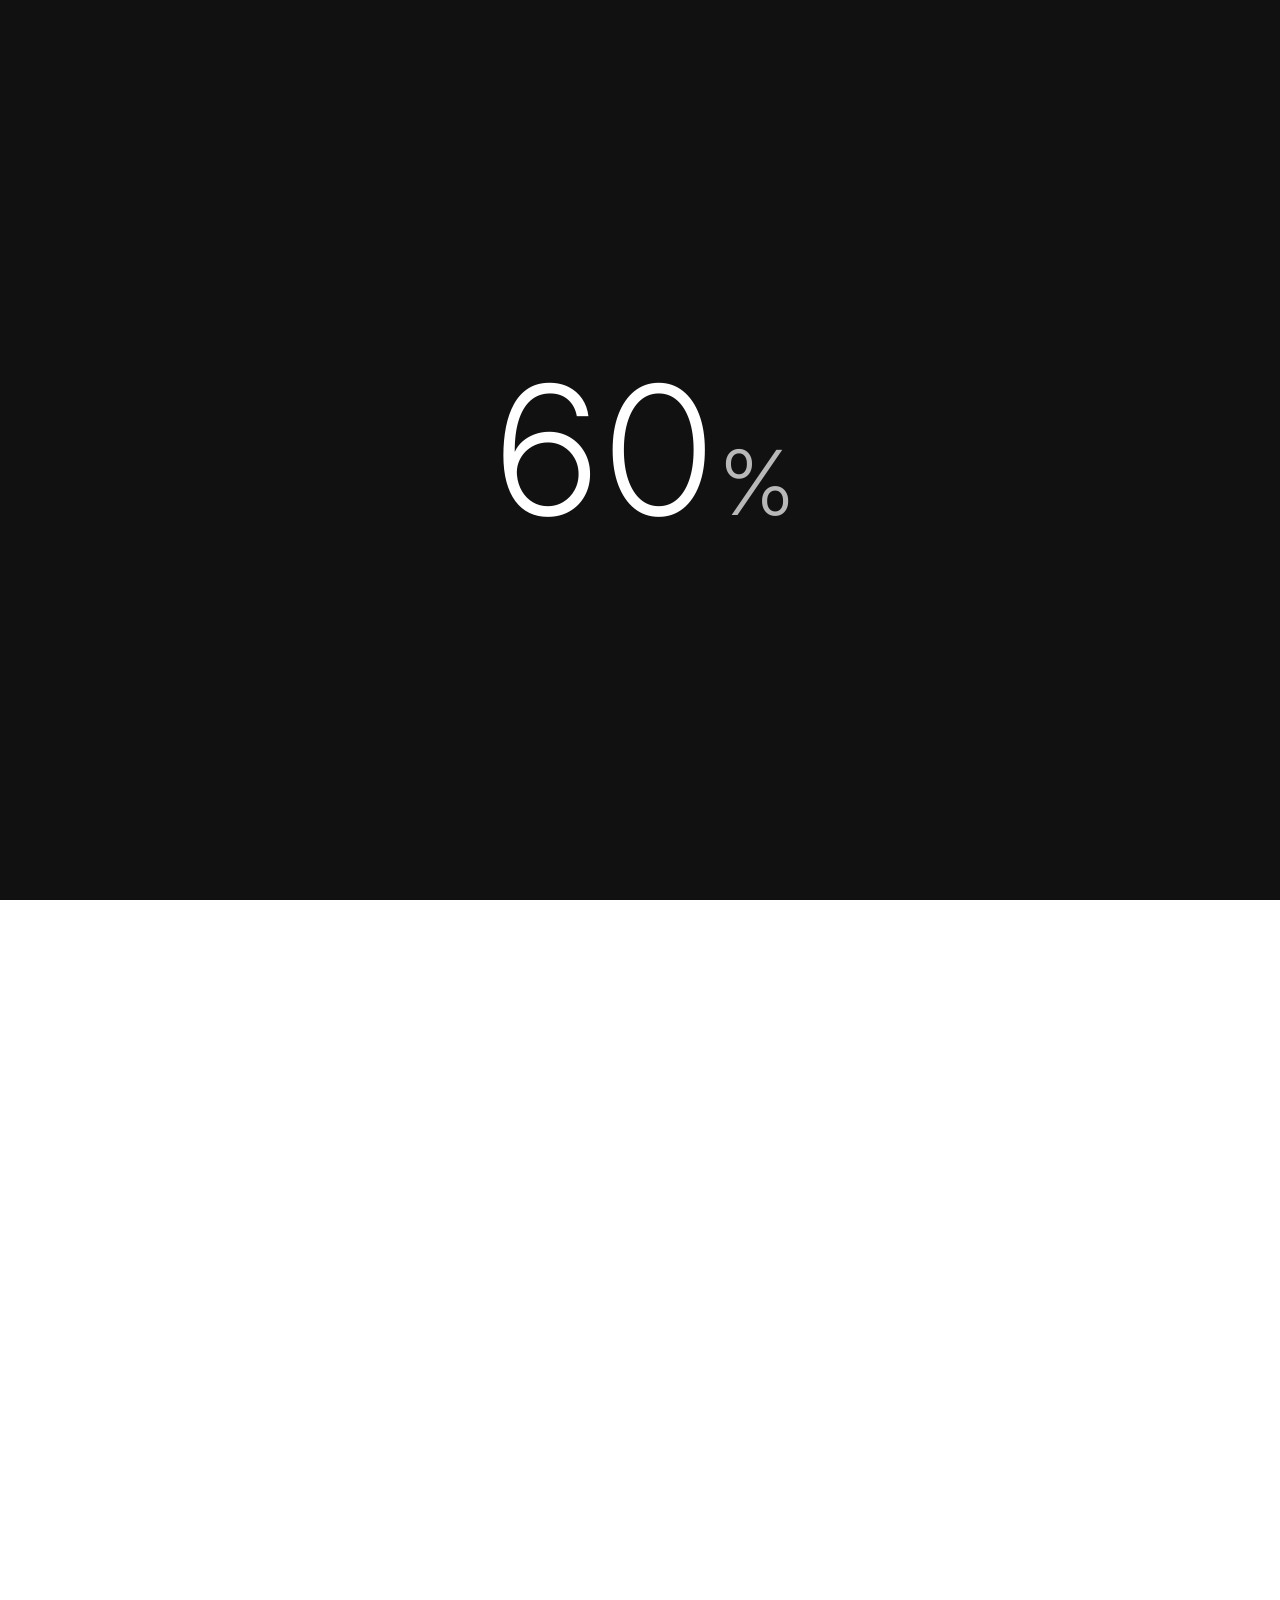
==== commit 4df1c125: "feat: 新增 preloader 动画与 old-school 主题切换 - preloader: 双层帘幕错位上滑 + 进度计数（CSS transition + JS 进度模拟） - 主题系统" ====
--- a/index.html
+++ b/index.html
@@ -9,7 +9,8 @@
     <link rel="preconnect" href="https://fonts.googleapis.com">
     <link rel="preconnect" href="https://fonts.gstatic.com" crossorigin>
     <!-- 引入 Inter 字体家族，作为 Helvetica Neue 在非 macOS 系统下的补底 -->
-    <link rel="stylesheet" href="https://fonts.googleapis.com/css2?family=Inter:wght@400;500;700&display=swap">
+    <!-- 同时引入 DM Serif Display 衬线字体，用于 old-school 主题下的报刊/杂志感标题 -->
+    <link rel="stylesheet" href="https://fonts.googleapis.com/css2?family=Inter:wght@400;500;700&family=DM+Serif+Display:ital@0;1&family=DM+Serif+Text:ital@0;1&display=swap">
     <!-- 引入外部样式表 -->
     <link rel="stylesheet" href="./src/style.css">
     <!-- 引入 jQuery（CDN），先于 Paper.js 加载，便于后续脚本统一使用 -->
@@ -33,6 +34,29 @@
 </head>
 
 <body>
+    <!-- =================================================================
+         预加载动画（Preloader）
+         结构（注意 DOM 顺序与 z-index 的关系）：
+           .preloader
+             ├─ .preloader__layer--second   ← 后层（品牌绿），先放 DOM → 视觉在下层
+             └─ .preloader__layer--first    ← 前层（纯黑 + LOADING），后放 → 视觉在上层
+                  └─ .preloader__count       ── "00 %" 实时计数
+         设计：
+           - 两层都是 100vw × 100vh 的全屏 div，position: fixed；
+           - 加载完成后，前层先上滑（translateY 0 → -100%）露出后层；
+             后层用 transition-delay 错开 0.15s 再上滑，形成"双层帘幕"错位感；
+           - 写在 body 最前面，并配合 z-index: 9999 确保覆盖所有内容。
+         ================================================================= -->
+    <div class="preloader" id="preloader">
+        <div class="preloader__layer preloader__layer--second"></div>
+        <div class="preloader__layer preloader__layer--first">
+            <div class="preloader__count">
+                <span class="preloader__count-number">0</span>
+                <span class="preloader__count-percent">%</span>
+            </div>
+        </div>
+    </div>
+
     <!-- Paper.js 画布，resize 属性会让画布自动适配窗口尺寸
     <canvas id="myCanvas" resize></canvas> -->
 
@@ -40,6 +64,28 @@
     </div>
 
     <div class="container">
+        <!-- =================================================================
+             Old-school 主题装饰图层
+             默认（modern）主题下全部 display: none，body.theme-old 时显形。
+             - .theme-paper        ── 网格纸纹底层（fixed 全屏，最底层）
+             - .theme-masthead     ── 顶部"VOL.01 · EST.2026 · ..."报头条
+             - .theme-corner       ── 四角装饰星标 ✦ + 编号
+             ================================================================= -->
+        <div class="theme-paper" aria-hidden="true"></div>
+        <div class="theme-masthead" aria-hidden="true">
+            <span>VOL. 01</span>
+            <span class="theme-masthead__dot">✦</span>
+            <span>EST. 2026</span>
+            <span class="theme-masthead__dot">✦</span>
+            <span>SANDRA HALLER — PORTFOLIO</span>
+            <span class="theme-masthead__dot">✦</span>
+            <span>OLD SCHOOL EDITION</span>
+        </div>
+        <div class="theme-corner theme-corner--tl" aria-hidden="true">✦ N°01</div>
+        <div class="theme-corner theme-corner--tr" aria-hidden="true">N°02 ✦</div>
+        <div class="theme-corner theme-corner--bl" aria-hidden="true">✦ N°03</div>
+        <div class="theme-corner theme-corner--br" aria-hidden="true">N°04 ✦</div>
+
         <div class="info-header">
             <div class="top-bar">
                 <span class="brand">Portfolio</span>
--- a/src/style.css
+++ b/src/style.css
@@ -5,6 +5,93 @@
     box-sizing: border-box;
     display: block;
 } */
+
+/* -------------------------------------------------------------------------- */
+/* 主题变量（CSS Custom Properties）                                            */
+/* -------------------------------------------------------------------------- */
+/*
+   设计：
+   - 把所有"会随主题变"的值集中在一处定义，组件里全部用 var(--xxx) 读取；
+   - 默认主题（modern）写在 :root，因为 :root 优先级最低又作用于全局；
+   - 切到 old-school 时，给 <body> 加 .theme-old 类，覆盖一份变量值；
+   - 子元素读 var(--xxx) 时会沿 DOM 树往上查最近的定义，所以
+     body 上的覆盖能影响整棵子树，无需到处改选择器。
+
+   为什么用变量而不是给每个组件写一套 .theme-old 选择器：
+   - 散落的硬编码颜色/字体多达十几处，逐一覆盖容易漏；
+   - 后续要再加 dark / 节日主题，只需新增一组变量，不用动组件代码。
+*/
+:root {
+    /* ---- 颜色 ---- */
+    --bg: #fff;
+    --fg: #111;
+    --fg-muted: #999;
+    --accent: #00ee38;
+    --accent-soft: rgba(0, 238, 56, 0.15);
+    /* 边框默认透明，old-school 下变实色 */
+    --border: transparent;
+    --border-strong: #111;
+
+    /* 反转/对比色：用于黑底白字徽章这类需要"主色反面"的元素 */
+    --on-strong-bg: #111;
+    --on-strong-fg: #fff;
+
+    /* ---- 字体 ---- */
+    --font-body: "Helvetica Neue", Inter, sans-serif;
+    --font-display: var(--font-body);
+
+    /* ---- 装饰开关（用 0/1 当布尔，可被 transition 平滑插值） ---- */
+    --decor-opacity: 0;
+    --paper-opacity: 0;
+
+    /* ---- 渐变 ---- */
+    --hero-gradient: none;
+
+    /* ---- 切换过渡时长（统一一处管） ---- */
+    --theme-duration: 0.6s;
+    --theme-ease: cubic-bezier(0.65, 0, 0.35, 1);
+}
+
+/* old-school 主题：杂志/报刊/复古印刷物质感 */
+body.theme-old {
+    --bg: #f4ead5;
+    --fg: #2b1d12;
+    --fg-muted: #8a7558;
+    --accent: #c0392b;
+    --accent-soft: rgba(192, 57, 43, 0.15);
+    --border: #2b1d12;
+    --border-strong: #2b1d12;
+
+    --on-strong-bg: #2b1d12;
+    --on-strong-fg: #f4ead5;
+
+    --font-body: "DM Serif Text", "Times New Roman", Georgia, serif;
+    --font-display: "DM Serif Display", "Times New Roman", Georgia, serif;
+
+    --decor-opacity: 1;
+    --paper-opacity: 0.35;
+
+    /* 三段式渐变模拟印刷油墨色阶变化 */
+    --hero-gradient: linear-gradient(120deg, #c0392b 0%, #2b1d12 50%, #c0392b 100%);
+}
+
+/* 切换过程中临时挂载的全局过渡：
+   - JS 在 toggle 时先加 .theme-transitioning，700ms 后摘掉；
+   - 只过渡颜色/边框/不透明度等"安全"属性，避免和 rAF 动画的 transform 打架；
+   - 限定到 body 自身和容器内的"可视组件"，配合 :where() 降低选择器优先级。 */
+body.theme-transitioning,
+body.theme-transitioning *:not(.mousePointer):not(.preloader):not(.preloader *) {
+    transition:
+        background-color var(--theme-duration) var(--theme-ease),
+        color var(--theme-duration) var(--theme-ease),
+        border-color var(--theme-duration) var(--theme-ease),
+        outline-color var(--theme-duration) var(--theme-ease),
+        box-shadow var(--theme-duration) var(--theme-ease),
+        fill var(--theme-duration) var(--theme-ease),
+        stroke var(--theme-duration) var(--theme-ease),
+        opacity var(--theme-duration) var(--theme-ease);
+}
+
 
 /* 全局重置：让 html 与 body 占满整个视口，并清除浏览器默认外边距 */
 html, body {
@@ -19,10 +106,10 @@
     /* 允许内容垂直滚动，水平方向仍隐藏多余内容 */
     overflow-x: hidden;
     overflow-y: auto;
-    /* 全局字体：macOS 优先 Helvetica Neue，其他系统补底 Inter，最后回落通用 sans-serif */
-    font-family: "Helvetica Neue", Inter, sans-serif;
-    color: #111;
-    background: #fff;
+    /* 全局字体：从主题变量读取，old-school 主题会切换到衬线字体 */
+    font-family: var(--font-body);
+    color: var(--fg);
+    background: var(--bg);
 }
 
 /* 隐藏系统默认光标，改用自定义指针 */
@@ -34,7 +121,7 @@
     /* 自定义鼠标指针：尺寸与外观 */
     height: 16px;
     width: 16px;
-    background: #00ee38;
+    background: var(--accent);
     border-radius: 999px;
 
     /* 固定定位，使用 transform 做位移，性能更好 */
@@ -119,7 +206,7 @@
 /* 左上角的 "Portfolio" 文案 */
 .brand {
     font-size: 16px;
-    color: #111;
+    color: var(--fg);
 }
 
 /* 右上角圆形奖章 */
@@ -128,9 +215,9 @@
     width: 64px;
     height: 64px;
     border-radius: 50%;
-    /* 黑底白字，模拟设计稿里的 "OFFICIAL DESIGN AWARDS" 徽章 */
-    background: #111;
-    color: #fff;
+    /* 主题主色块 + 反色文字（modern: 黑底白字 / old: 深褐底米色字） */
+    background: var(--on-strong-bg);
+    color: var(--on-strong-fg);
     font-size: 9px;
     text-align: center;
     /* 文字默认是块/行内布局，用 flex 居中更稳 */
@@ -190,7 +277,7 @@
     align-items: center;
     gap: 8px;
     font-size: 11px;
-    color: #111;
+    color: var(--fg);
     line-height: 1.3;
     /* 让 label 表现得像可点击控件 */
     cursor: none;
@@ -203,7 +290,7 @@
     width: 36px;
     height: 18px;
     border-radius: 999px;
-    background: #111;
+    background: var(--on-strong-bg);
     /* 默认与选中态之间的颜色过渡 */
     transition: background 0.25s ease;
     flex-shrink: 0;
@@ -217,7 +304,7 @@
     width: 12px;
     height: 12px;
     border-radius: 50%;
-    background: #fff;
+    background: var(--on-strong-fg);
     /* 起点：垂直居中，水平方向不偏移 */
     transform: translate(0, -50%);
     transition: transform 0.25s ease;
@@ -225,8 +312,8 @@
 
 /* 选中态：兄弟选择器把状态映射到 label 上的样式 */
 .toggle__input:checked ~ .toggle .toggle__switch {
-    /* 老派模式：用品牌绿替换黑底，呼应自定义指针的颜色 */
-    background: #00ee38;
+    /* 老派模式：用主题强调色替换基色，呼应自定义指针的颜色 */
+    background: var(--accent);
 }
 .toggle__input:checked ~ .toggle .toggle__thumb {
     /* 滑块平移到右端：轨道宽 36 - 滑块 12 - 左右各 3 的内边距 = 18 */
@@ -235,7 +322,7 @@
 
 /* 键盘聚焦时给轨道描边，照顾可访问性 */
 .toggle__input:focus-visible ~ .toggle .toggle__switch {
-    outline: 2px solid #00ee38;
+    outline: 2px solid var(--accent);
     outline-offset: 2px;
 }
 
@@ -283,7 +370,7 @@
 .portrait {
     width: clamp(320px, 40vw, 520px);
     height: clamp(240px, 30vw, 400px);
-    background: #d9d9d9;
+    background: var(--fg-muted);
     /* 让内部 img 不溢出，同时也兼容尚未加载的占位状态 */
     overflow: hidden;
     position: relative;
@@ -394,7 +481,7 @@
     margin: 0 0 56px 0;
     font-size: 14px;
     font-weight: 400;
-    color: #111;
+    color: var(--fg);
     letter-spacing: 0.01em;
 }
 
@@ -434,7 +521,7 @@
     font-weight: 300;
     letter-spacing: -0.02em;
     line-height: 1.15;
-    color: #111;
+    color: var(--fg);
 
     /* 行间留点透气空间,避免大字挤在一起 */
     padding: 4px 0;
@@ -494,7 +581,7 @@
     /* 编号字号、字重和颜色都比作品名"轻"，形成强对比 */
     font-size: 13px;
     font-weight: 400;
-    color: #999;
+    color: var(--fg-muted);
     letter-spacing: 0.04em;
 
     /* 让编号有固定宽度，所有行的作品名起点对齐 */
@@ -542,7 +629,7 @@
     /* 轻微阴影增加层次 */
     box-shadow: 0 16px 40px rgba(0, 0, 0, 0.18);
     overflow: hidden;
-    background: #d9d9d9;
+    background: var(--fg-muted);
 }
 
 /* JS 在 hover 时给容器加 .is-visible 触发淡入 */
@@ -570,8 +657,8 @@
 
 .hero__title .char {
     display: inline-block;
-    /* 扰动中的字符用品牌绿，营造"码"在跳动的视觉信号 */
-    color: #00ee38;
+    /* 扰动中的字符用主题强调色，营造"码"在跳动的视觉信号 */
+    color: var(--accent);
     /* 颜色切换加过渡，让锁定瞬间有"收束"感而不是硬切 */
     transition: color 0.25s ease-out;
     /* 让 ::after 光标可以以这个 span 为定位锚点 */
@@ -585,9 +672,9 @@
     display: none;
 }
 
-/* 已锁定字符：变回正文黑色 */
+/* 已锁定字符：变回正文色 */
 .hero__title .char--locked {
-    color: #111;
+    color: var(--fg);
 }
 
 /* 错字：用红色做强提示，模拟"打错字" */
@@ -658,7 +745,7 @@
     margin: 0 0 96px 0;
     font-size: 14px;
     font-weight: 400;
-    color: #111;
+    color: var(--fg);
     letter-spacing: 0.01em;
 }
 
@@ -683,7 +770,7 @@
     gap: 2px;
     font-size: 13px;
     line-height: 1.5;
-    color: #111;
+    color: var(--fg);
 }
 
 /* 名字行：与下方两条链接同字号，但稍微突出（设计稿里就是同一字号） */
@@ -694,7 +781,7 @@
 
 /* 邮箱 / Linkedin 链接：默认黑字无下划线，hover 才显形 */
 .contact__link {
-    color: #111;
+    color: var(--fg);
     text-decoration: none;
     /* hover 颜色过渡，与项目其他交互节奏一致 */
     transition: color 0.25s ease;
@@ -706,7 +793,7 @@
 }
 
 .contact__link:hover {
-    color: #00ee38;
+    color: var(--accent);
 }
 
 /* 右侧：副文案 */
@@ -715,7 +802,7 @@
     text-align: right;
     font-size: 13px;
     line-height: 1.5;
-    color: #111;
+    color: var(--fg);
     /* 限制最大宽度，避免在超宽屏上一行过长 */
     max-width: 280px;
 }
@@ -729,7 +816,7 @@
     display: inline-block;
     margin-left: 6px;
     font-size: 14px;
-    color: #111;
+    color: var(--fg);
     /* 用 line-height: 1 让字符紧贴基线，避免 × 在行框里偏上 */
     line-height: 1;
 }
@@ -743,11 +830,11 @@
     gap: 24px;
 
     /* 底部分隔线 —— 用 border 替代独立的 <hr>，少写一层结构 */
-    border-bottom: 1px solid #111;
+    border-bottom: 1px solid var(--fg);
     padding-bottom: 12px;
 
     /* a 默认有下划线和蓝色，统一清掉 */
-    color: #111;
+    color: var(--fg);
     text-decoration: none;
 
     /* 自定义指针接管 */
@@ -776,12 +863,332 @@
     transition: transform 0.4s cubic-bezier(0.22, 1, 0.36, 1);
 }
 
-/* hover 整行：颜色切到品牌绿，箭头朝右上角"出发" */
+/* hover 整行：颜色切到主题强调色，箭头朝右上角"出发" */
 .contact__cta:hover {
-    color: #00ee38;
+    color: var(--accent);
 }
 
 .contact__cta:hover .contact__cta-arrow {
     /* 6px 右上偏移：x: +6, y: -6 */
     transform: translate(6px, -6px);
 }
+
+
+/* -------------------------------------------------------------------------- */
+/* 页面预加载动画（Preloader）                                                  */
+/* -------------------------------------------------------------------------- */
+/*
+   思路：
+   1) 两个全屏 div 上下叠加（前层黑、后层绿），盖住全部内容；
+   2) 加载完成时，给 .preloader 加 .is-done 类：
+      - 前层先上滑离场（translateY: 0 → -100%）露出后层；
+      - 后层延迟 0.15s 再上滑，做出"两道帘幕错位掀开"的视觉节奏；
+   3) 缓动曲线用 cubic-bezier(0.77, 0, 0.175, 1)（ease-in-out-quart）：
+      - 起手快、中段平、收尾柔，比 CSS 内置的 ease 更"灵动"；
+      - 这条曲线在前端动画里非常常用，俗称 "Power4 in-out"；
+   4) 整个动画结束后给 .preloader 加 .is-hidden，把它从渲染树里 display: none
+      移除，避免还占一层位（pointer-events 也会被切掉）。
+
+   关键点（容易踩的坑）：
+   - 两层都用 position: fixed + inset: 0，独立于文档流；
+   - z-index 一定要高于 .mousePointer（9999），否则自定义指针会"穿透"出来；
+   - transform 比 top/left 更适合做位移动画——只触发合成，不触发重排；
+   - transition-delay 是错位的关键，不要混用 animation-delay（那是 keyframes 的事）；
+   - 加载条/百分比文字也要先写好初始态，否则首帧会看到默认 0 闪一下。
+*/
+
+.preloader {
+    /* 全屏覆盖；z-index 高于自定义指针 (.mousePointer = 9999)，避免穿透 */
+    position: fixed;
+    inset: 0;
+    z-index: 10000;
+    /* 让两层 .preloader__layer 用绝对定位叠加在内部 */
+    overflow: hidden;
+    /* 加载阶段不需要响应任何鼠标事件 */
+    pointer-events: none;
+}
+
+/* 单层帘幕：100% 全屏，上滑离场 */
+.preloader__layer {
+    position: absolute;
+    inset: 0;
+    width: 100%;
+    height: 100%;
+    /* 起始位置：在视口正中（translateY(0)） */
+    transform: translateY(0);
+    /* 缓动曲线：cubic-bezier(0.77, 0, 0.175, 1) = ease-in-out-quart
+       —— 起手有冲劲、中段平稳、收尾柔和，比内置 ease 更"灵动" */
+    transition: transform 1s cubic-bezier(0.77, 0, 0.175, 1);
+    will-change: transform;
+}
+
+/* 前层（视觉上层）：纯黑 + 居中的百分比计数 */
+.preloader__layer--first {
+    background: #111;
+    color: #fff;
+    /* 用 flex 把 .preloader__count 钉在中央 */
+    display: flex;
+    align-items: center;
+    justify-content: center;
+    /* 前层的 transition-delay = 0：第一道帘幕先掀开 */
+    transition-delay: 0s;
+}
+
+/* 后层（视觉下层）：品牌绿，掀开前层后短暂露脸 */
+.preloader__layer--second {
+    background: #00ee38;
+    /* 后层延迟 0.15s 再上滑，形成错位 */
+    transition-delay: 0.15s;
+}
+
+/* ----- 进入"加载完成"状态 ----- */
+/* JS 在加载到 100% 后给 .preloader 加 .is-done，触发两层一前一后上滑 */
+.preloader.is-done .preloader__layer {
+    transform: translateY(-100%);
+}
+
+/* ----- 动画完全结束后 ----- */
+/* 用 display: none 把 preloader 从渲染树里移除，节省合成开销 */
+.preloader.is-hidden {
+    display: none;
+}
+
+/* ---- 中央百分比文字 "00 %" ---- */
+.preloader__count {
+    /* 用 flex + baseline 让数字和 % 在大字号下对齐基线 */
+    display: flex;
+    align-items: baseline;
+    gap: 8px;
+    font-size: clamp(80px, 14vw, 220px);
+    font-weight: 300;
+    line-height: 1;
+    letter-spacing: -0.02em;
+    /* 计数本身也做一个轻微的入场：起始略下沉 + 透明，
+       入场后 fade-in。关键是与帘幕离场不冲突。 */
+    opacity: 0;
+    transform: translateY(20px);
+    /* 入场曲线：与帘幕同曲线，但更短，节奏统一 */
+    transition:
+        opacity 0.6s cubic-bezier(0.77, 0, 0.175, 1),
+        transform 0.6s cubic-bezier(0.77, 0, 0.175, 1);
+}
+
+/* JS 在第一帧（DOMContentLoaded 之后）给 .preloader 加 .is-ready，触发数字淡入 */
+.preloader.is-ready .preloader__count {
+    opacity: 1;
+    transform: translateY(0);
+}
+
+/* 帘幕开始上滑时，让数字先一步淡出，避免数字"被切到一半"的违和感 */
+.preloader.is-done .preloader__count {
+    opacity: 0;
+    transform: translateY(-20px);
+    /* 缩短退场时长，让它在帘幕动起来之前就消失 */
+    transition:
+        opacity 0.3s cubic-bezier(0.77, 0, 0.175, 1),
+        transform 0.3s cubic-bezier(0.77, 0, 0.175, 1);
+}
+
+.preloader__count-number {
+    /* 用 tabular-nums 让 0 → 100 滚动时数字宽度不抖 */
+    font-variant-numeric: tabular-nums;
+}
+
+.preloader__count-percent {
+    /* % 比数字略小一点更精致 */
+    font-size: 0.5em;
+    opacity: 0.7;
+}
+
+
+/* ============================================================================ */
+/* OLD-SCHOOL 主题：装饰图层 + 渐变 + 边框                                       */
+/* ============================================================================ */
+/*
+   组成（默认 modern 主题下全部 display: none / opacity: 0，不影响布局）：
+     1) .theme-paper     ── 全屏网格纸纹（fixed，最底层）
+     2) .theme-masthead  ── 顶部"VOL.01 · EST.2026 · ..."报头条
+     3) .theme-corner    ── 四角装饰星标 ✦
+     4) body.theme-old .container ── 双线边框
+     5) body.theme-old .hero__title ── 文字渐变（background-clip: text）
+     6) body.theme-old .contact__cta ── radial 光晕
+
+   设计准则：
+   - 装饰元素全部 pointer-events: none，不拦截鼠标；
+   - opacity 由 --decor-opacity / --paper-opacity 变量控制，
+     便于通过 transition 平滑显隐；
+   - 不要给装饰层加 z-index 高于 .mousePointer (9999) 或 .preloader (10000)，
+     否则会盖住关键交互层。
+*/
+
+/* ---------- 1) 网格纸纹底层 ---------- */
+.theme-paper {
+    position: fixed;
+    inset: 0;
+    /* 双向交叉的等距网格线，模拟 grid notebook / 印刷蓝线 */
+    background-image:
+        linear-gradient(rgba(43, 29, 18, 0.35) 1px, transparent 1px),
+        linear-gradient(90deg, rgba(43, 29, 18, 0.35) 1px, transparent 1px);
+    background-size: 24px 24px;
+    /* 不拦截鼠标事件，否则下方所有 hover/click 都会失效 */
+    pointer-events: none;
+    /* 默认完全透明，由 --paper-opacity 控制（modern: 0 / old: 0.5） */
+    opacity: var(--paper-opacity);
+    transition: opacity var(--theme-duration) var(--theme-ease);
+    /* 关键：把网格层放在内容之上，但用 mix-blend-mode: multiply
+       让网格只是"乘"在下方像素上 —— 浅色背景 × 网格 = 网格可见，
+       深色文字 × 网格(深) = 文字几乎不变。
+       这就是真正的印刷叠加感，文字不会被遮挡。 */
+    z-index: 50;
+    mix-blend-mode: multiply;
+}
+
+/* ---------- 2) 顶部报头条 ---------- */
+.theme-masthead {
+    /* 默认隐藏，old-school 时由 body.theme-old 解锁显示 */
+    display: none;
+    /* fixed 跨屏顶部，像真实报刊的 issue header */
+    position: fixed;
+    top: 0;
+    left: 0;
+    right: 0;
+    /* 横向居中分布，文字小、间距大，像报纸的横向 issue 标识 */
+    align-items: center;
+    justify-content: center;
+    gap: 16px;
+    padding: 6px 16px;
+    background: var(--bg);
+    border-bottom: 1px solid var(--border);
+    font-family: var(--font-display);
+    font-size: 11px;
+    letter-spacing: 0.2em;
+    text-transform: uppercase;
+    color: var(--fg);
+    /* 默认 opacity = 0，old 主题下解锁 */
+    opacity: var(--decor-opacity);
+    transition: opacity var(--theme-duration) var(--theme-ease);
+    /* 高于纸纹层(50)，但低于自定义指针(9999) 与 preloader(10000) */
+    z-index: 100;
+    pointer-events: none;
+}
+
+body.theme-old .theme-masthead {
+    /* 切到 old-school 才把它从 display: none 中放出来 */
+    display: flex;
+}
+
+.theme-masthead__dot {
+    /* 装饰星号比文字略大一号，呼应印刷品里的 dingbat */
+    font-size: 9px;
+    opacity: 0.6;
+}
+
+/* ---------- 3) 四角星标 ---------- */
+.theme-corner {
+    position: fixed;
+    /* 默认透明，old 主题下解锁 */
+    display: none;
+    font-family: var(--font-display);
+    font-style: italic;
+    font-size: 12px;
+    letter-spacing: 0.1em;
+    color: var(--fg);
+    pointer-events: none;
+    opacity: var(--decor-opacity);
+    transition: opacity var(--theme-duration) var(--theme-ease);
+    /* 与报头条同层级，避开纸纹的 multiply 影响 */
+    z-index: 100;
+}
+
+body.theme-old .theme-corner {
+    display: block;
+}
+
+.theme-corner--tl { top: 36px;    left: 16px; }
+.theme-corner--tr { top: 36px;    right: 16px; }
+.theme-corner--bl { bottom: 16px; left: 16px; }
+.theme-corner--br { bottom: 16px; right: 16px; }
+
+
+/* ---------- 4) 容器双线边框 ---------- */
+/* 思路：用 outline + box-shadow 叠加做"双线边框"，避免改 padding/box-sizing 影响布局 */
+body.theme-old .container {
+    /* 顶部预留报头条空间 */
+    padding-top: 64px;
+    /* 内框：贴近内容的细边 */
+    outline: 1px solid var(--border);
+    outline-offset: -16px;
+}
+
+/* ---------- 5) Hero 标题：印刷油墨渐变 ---------- */
+/* 关键技巧：background-clip: text 让背景渐变只在字符形状内显示，
+   配合 color: transparent 让原本的文字色不挡住渐变。 */
+body.theme-old .hero__greeting,
+body.theme-old .hero__title,
+body.theme-old .contact__cta-title {
+    background-image: var(--hero-gradient);
+    background-size: 200% 100%;
+    background-clip: text;
+    -webkit-background-clip: text;
+    color: transparent;
+    -webkit-text-fill-color: transparent;
+    /* 渐变缓慢横移，模拟"印刷色阶"的呼吸感 */
+    animation: ink-shift 8s linear infinite;
+}
+
+@keyframes ink-shift {
+    0%   { background-position:   0% 50%; }
+    100% { background-position: 200% 50%; }
+}
+
+/* 锁定后的字符也要走渐变（覆盖 .char--locked 的 var(--fg) 黑字） */
+body.theme-old .hero__title .char--locked {
+    color: transparent;
+}
+
+/* ---------- 6) Contact CTA：radial 光晕 ---------- */
+body.theme-old .contact__cta {
+    position: relative;
+    /* radial 渐变作为背景，从中心向外散开的暖色光晕，与红色 accent 呼应 */
+    background:
+        radial-gradient(ellipse at center, var(--accent-soft) 0%, transparent 70%);
+    /* 让渐变范围比字稍大，溢出更柔 */
+    padding: 24px 0 24px;
+}
+
+/* ---------- 7) 作品列表：每行底部细虚线，像目录页 ---------- */
+body.theme-old .works__item {
+    /* 用 dotted 边框模拟印刷目录的引导线 */
+    border-bottom: 1px dotted var(--border);
+    width: 100%;
+    /* 让箭头能贴到右边 */
+    box-sizing: border-box;
+}
+
+/* ---------- 8) Old-school 下的人像图：单色滤镜 + 边框 ---------- */
+body.theme-old .portrait > img {
+    /* 模拟旧报纸单色印刷：grayscale + sepia + 略降对比 */
+    filter: grayscale(0.6) sepia(0.4) contrast(0.95);
+    transition: filter var(--theme-duration) var(--theme-ease);
+}
+
+body.theme-old .portrait {
+    border: 1px solid var(--border);
+}
+
+/* ---------- 9) Old-school 下的圆环文字：换主题色 ---------- */
+body.theme-old .circle-text text {
+    fill: var(--fg);
+}
+
+/* ---------- 10) Badge 在 old-school 下的字号微调 ----------
+   衬线字体在小字号下笔画细节多，把字距加大一点更清晰 */
+body.theme-old .badge {
+    letter-spacing: 0.1em;
+    font-style: italic;
+}
+
+/* ---------- 11) 自定义指针 .big 状态：用主题主色作为反色底 ---------- */
+/* mix-blend-mode: difference 已经在 modern 主题下表现良好；
+   这里只确保在 old-school 主题下背景色读最新的 accent，让色彩反转一致。
+   .big 原有的半透明白色背景会在两个主题下都产生反色，无需大改。 */
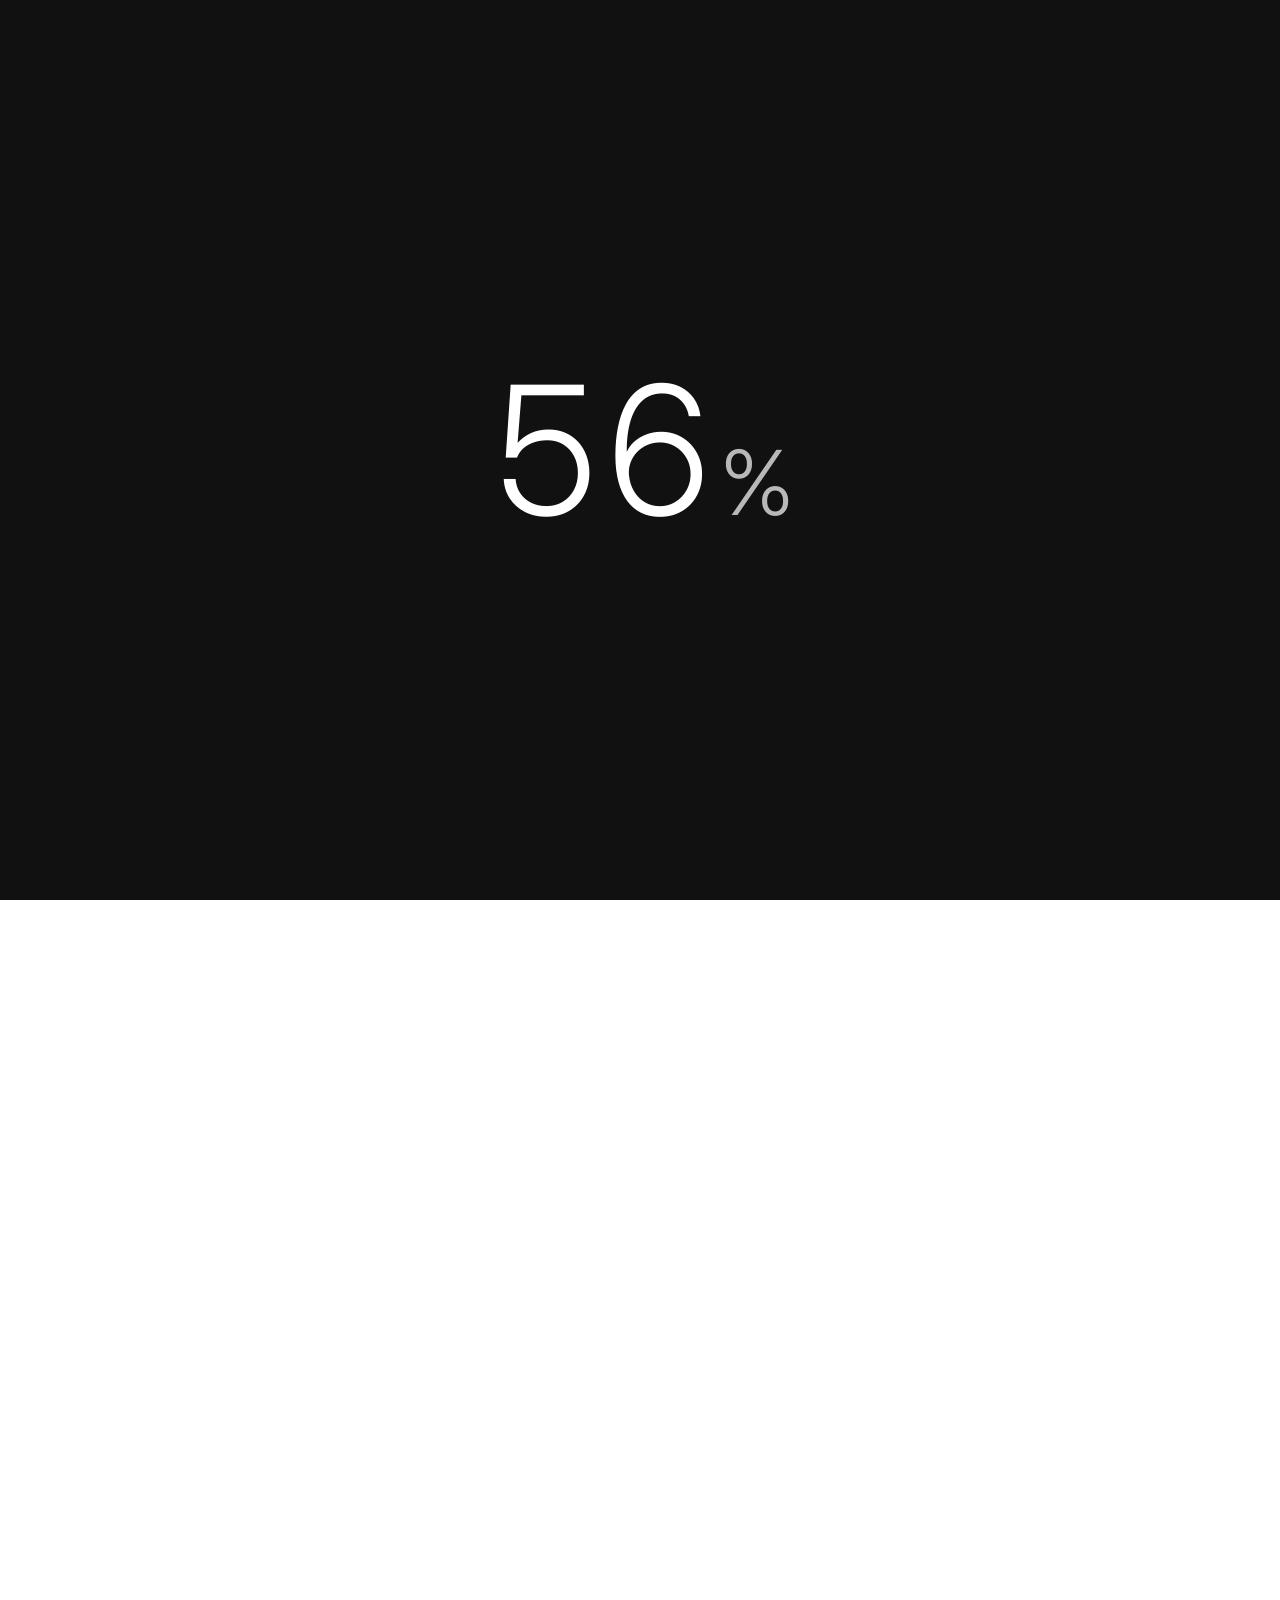
==== commit 80e79110: "feat: 实现多页面访问逻辑（相对/绝对路径 + 文件夹 index 自动解析） - 首页 works 列表改为 <a> 跳转，覆盖三种链接写法 - 新增 more-works.html（与 ind" ====
--- a/index.html
+++ b/index.html
@@ -142,19 +142,38 @@
              ================================================================= -->
         <section class="works">
             <p class="works__label">Selected works</p>
-            <!-- 每个 li 通过 data-thumb 携带缩略图 URL；JS 在 hover 时把它换到浮动 thumb 容器里 -->
+            <!-- 每个 li 通过 data-thumb 携带缩略图 URL；JS 在 hover 时把它换到浮动 thumb 容器里。
+                 多页面跳转：文字外包一层 <a class="works__link">，点击即跳转。
+                 这里集中演示 4 种链接写法（详见各行注释）：
+                   1) 相对路径 + 文件夹（./works/<slug>/）→ 浏览器/服务器自动取该目录下的 index.html
+                   2) 绝对路径 + 文件夹（/works/pefc/）   → 从"站点根"开始解析，同样自动取 index.html
+                   3) 相对路径 + 同级 HTML 文件（./more-works.html）→ 与 index.html 同级的独立页面
+                 注意：data-thumb / data-bigdot 仍留在 <li> 上，hover 缩略图与指针放大逻辑不受影响。 -->
             <ol class="works__list">
-                <li class="works__item" data-bigdot="true" data-thumb="https://picsum.photos/id/1015/600/400">Recongroup
-                </li>
-                <li class="works__item" data-bigdot="true" data-thumb="https://picsum.photos/id/1018/600/400">Glassland
-                </li>
-                <li class="works__item" data-bigdot="true" data-thumb="https://picsum.photos/id/1043/600/400">PEFC</li>
-                <li class="works__item" data-bigdot="true" data-thumb="https://picsum.photos/id/1069/600/400">Biosphere
-                    Lab Lungau</li>
-                <li class="works__item" data-bigdot="true" data-thumb="https://picsum.photos/id/1074/600/400">ZIID</li>
-                <li class="works__item" data-bigdot="true" data-thumb="https://picsum.photos/id/110/600/400">Hotel
-                    Gambswirt</li>
-                <li class="works__item" data-bigdot="true" data-thumb="https://picsum.photos/id/119/600/400">More works
+                <!-- ① 相对路径 + 文件夹：./works/recongroup/ 解析为 works/recongroup/index.html -->
+                <li class="works__item" data-bigdot="true" data-thumb="https://picsum.photos/id/1015/600/400">
+                    <a class="works__link" href="./works/recongroup/">Recongroup</a>
+                </li>
+                <li class="works__item" data-bigdot="true" data-thumb="https://picsum.photos/id/1018/600/400">
+                    <a class="works__link" href="./works/glassland/">Glassland</a>
+                </li>
+                <!-- ② 绝对路径 + 文件夹：/works/pefc/ 从站点根解析（需用静态服务器访问，非 file://）。
+                     与相对写法效果相同，区别只在"从哪里开始算" —— 绝对路径不受当前页面所在层级影响。 -->
+                <li class="works__item" data-bigdot="true" data-thumb="https://picsum.photos/id/1043/600/400">
+                    <a class="works__link" href="/works/pefc/">PEFC</a>
+                </li>
+                <li class="works__item" data-bigdot="true" data-thumb="https://picsum.photos/id/1069/600/400">
+                    <a class="works__link" href="./works/biosphere-lab-lungau/">Biosphere Lab Lungau</a>
+                </li>
+                <li class="works__item" data-bigdot="true" data-thumb="https://picsum.photos/id/1074/600/400">
+                    <a class="works__link" href="./works/ziid/">ZIID</a>
+                </li>
+                <li class="works__item" data-bigdot="true" data-thumb="https://picsum.photos/id/110/600/400">
+                    <a class="works__link" href="./works/hotel-gambswirt/">Hotel Gambswirt</a>
+                </li>
+                <!-- ③ 相对路径 + 同级 HTML 文件：./more-works.html 与本页 index.html 同级 -->
+                <li class="works__item" data-bigdot="true" data-thumb="https://picsum.photos/id/119/600/400">
+                    <a class="works__link" href="./more-works.html">More works</a>
                 </li>
             </ol>
 
--- a/src/style.css
+++ b/src/style.css
@@ -548,6 +548,20 @@
     --hover-x: 16px;
 }
 
+/* 作品名链接 <a class="works__link">
+   关键：原来文字直接写在 <li> 里，现在包了一层 <a> 做跳转。
+   - color: inherit + text-decoration: none → 去掉 a 默认的蓝色下划线，
+     让它继续沿用 .works__item 的大字号黑字视觉；
+   - cursor: none → 交给自定义指针，保持与全站一致；
+   - 字号/字重等排版属性本就会从 .works__item 继承，这里无需重复声明。 */
+.works__link {
+    color: inherit;
+    text-decoration: none;
+    cursor: none;
+    /* 让链接命中区域与文字一致，不向右撑满整行 */
+    display: inline;
+}
+
 /* 箭头图标 → 用 ::after 生成，默认隐藏（透明 + 缩小 + 左移），hover 时淡入 + 复位 */
 .works__item::after {
     /* 用 Unicode 箭头，无需额外字体或图片 */
@@ -1191,4 +1205,187 @@
 /* ---------- 11) 自定义指针 .big 状态：用主题主色作为反色底 ---------- */
 /* mix-blend-mode: difference 已经在 modern 主题下表现良好；
    这里只确保在 old-school 主题下背景色读最新的 accent，让色彩反转一致。
-   .big 原有的半透明白色背景会在两个主题下都产生反色，无需大改。 */+   .big 原有的半透明白色背景会在两个主题下都产生反色，无需大改。 */
+
+
+/* ============================================================================ */
+/* 子页面（subpage）：作品详情 / More works                                     */
+/* ============================================================================ */
+/*
+   说明：
+   - 这些类只在子页面（works/<slug>/index.html、more-works.html）用到，
+     首页不会引用，但写在同一张全局表里方便共享主题变量与基础观感。
+   - 子页面复用了 .container 的留白与（old-school 下的）双线边框，
+     所以这里只补"返回导航 + 详情排版"这部分增量样式。
+*/
+
+/* ---- 顶部返回导航：← Back to home ---- */
+.subpage-nav {
+    display: flex;
+    align-items: center;
+    gap: 24px;
+    margin-bottom: 64px;
+    font-size: 14px;
+}
+
+/* 返回链接：去掉默认下划线，hover 用主题强调色，与首页链接节奏一致 */
+.subpage-nav__back {
+    color: var(--fg);
+    text-decoration: none;
+    cursor: none;
+    display: inline-flex;
+    align-items: center;
+    gap: 8px;
+    transition: color 0.25s ease, transform 0.3s cubic-bezier(0.22, 1, 0.36, 1);
+}
+
+.subpage-nav__back:hover {
+    color: var(--accent);
+    /* hover 时箭头方向（←）轻微左移，呼应首页 CTA 的"出发感" */
+    transform: translateX(-6px);
+}
+
+.subpage-nav__crumb {
+    color: var(--fg-muted);
+    letter-spacing: 0.04em;
+}
+
+/* ---- 作品详情：标题区 ---- */
+.project__label {
+    margin: 0 0 16px 0;
+    font-size: 14px;
+    color: var(--fg-muted);
+    letter-spacing: 0.04em;
+}
+
+.project__title {
+    margin: 0 0 24px 0;
+    font-size: clamp(48px, 9vw, 140px);
+    font-weight: 300;
+    letter-spacing: -0.02em;
+    line-height: 1;
+    text-transform: uppercase;
+}
+
+.project__intro {
+    max-width: 720px;
+    margin: 0 0 56px 0;
+    font-size: clamp(18px, 2.2vw, 28px);
+    font-weight: 400;
+    line-height: 1.45;
+    color: var(--fg);
+}
+
+/* 详情主图：复用 .portrait 的裁切策略，但宽度撑满主内容区 */
+.project__cover {
+    width: 100%;
+    height: clamp(280px, 50vw, 600px);
+    overflow: hidden;
+    background: var(--fg-muted);
+    margin-bottom: 56px;
+}
+
+.project__cover > img {
+    width: 100%;
+    height: 100%;
+    object-fit: cover;
+    display: block;
+}
+
+body.theme-old .project__cover > img {
+    /* 与首页人像一致的旧报纸单色滤镜 */
+    filter: grayscale(0.6) sepia(0.4) contrast(0.95);
+}
+
+/* 元信息表：Role / Year / Client 等键值对 */
+.project__meta {
+    display: flex;
+    flex-wrap: wrap;
+    gap: 48px;
+    margin-bottom: 64px;
+    padding-bottom: 32px;
+    border-bottom: 1px solid var(--border-strong);
+}
+
+.project__meta-item {
+    display: flex;
+    flex-direction: column;
+    gap: 6px;
+}
+
+.project__meta-key {
+    font-size: 12px;
+    letter-spacing: 0.08em;
+    text-transform: uppercase;
+    color: var(--fg-muted);
+}
+
+.project__meta-value {
+    font-size: 16px;
+    color: var(--fg);
+}
+
+/* 正文段落 */
+.project__body {
+    max-width: 720px;
+}
+
+.project__body p {
+    margin: 0 0 20px 0;
+    font-size: 16px;
+    line-height: 1.7;
+    color: var(--fg);
+}
+
+/* ---- More works：卡片网格 ---- */
+.gallery {
+    display: grid;
+    grid-template-columns: repeat(auto-fill, minmax(280px, 1fr));
+    gap: 32px;
+    margin-top: 8px;
+}
+
+/* 单张卡片整体是个链接 */
+.gallery__card {
+    color: inherit;
+    text-decoration: none;
+    cursor: none;
+    display: flex;
+    flex-direction: column;
+    gap: 12px;
+}
+
+.gallery__thumb {
+    width: 100%;
+    height: 200px;
+    overflow: hidden;
+    background: var(--fg-muted);
+}
+
+.gallery__thumb > img {
+    width: 100%;
+    height: 100%;
+    object-fit: cover;
+    display: block;
+    transition: transform 0.5s cubic-bezier(0.22, 1, 0.36, 1);
+}
+
+/* hover 时图片轻微放大，整张卡片标题切到强调色 */
+.gallery__card:hover .gallery__thumb > img {
+    transform: scale(1.05);
+}
+
+.gallery__card:hover .gallery__name {
+    color: var(--accent);
+}
+
+.gallery__name {
+    font-size: 22px;
+    font-weight: 400;
+    color: var(--fg);
+    transition: color 0.25s ease;
+}
+
+body.theme-old .gallery__thumb > img {
+    filter: grayscale(0.6) sepia(0.4) contrast(0.95);
+}
